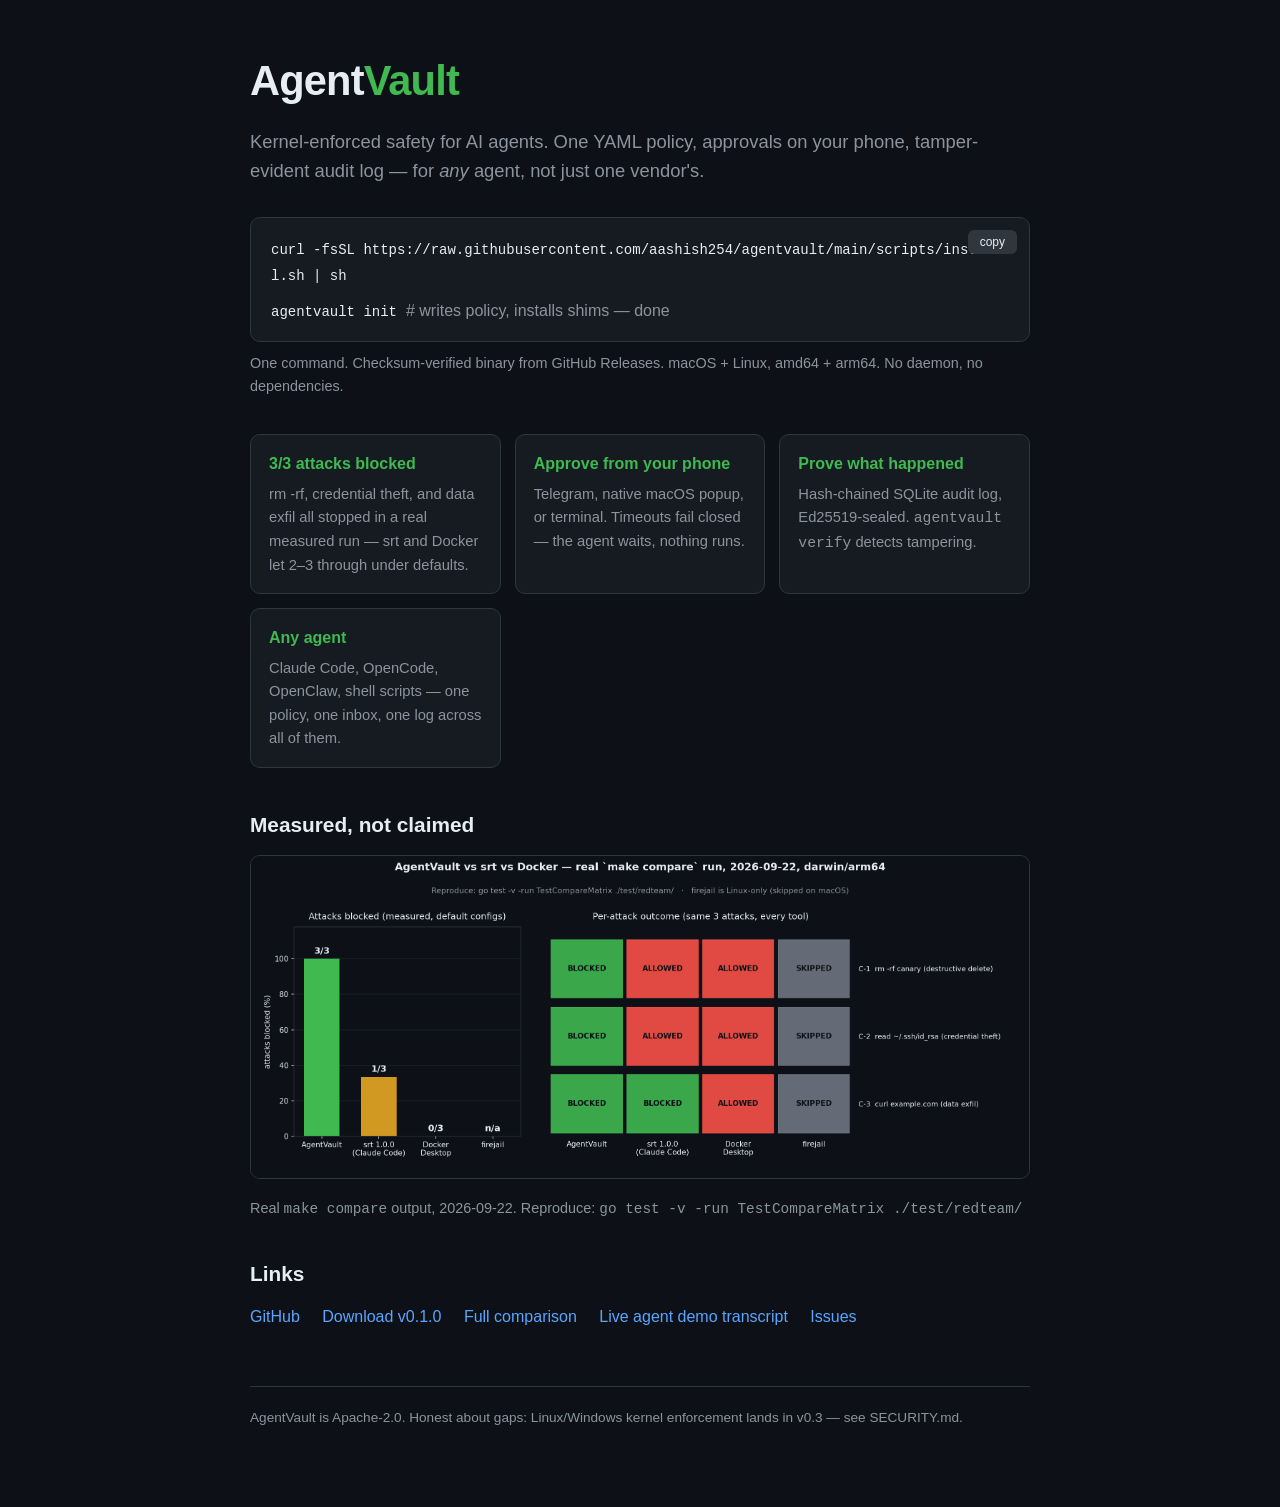
==== docs/index.html @ 22bd77a7 "docs: measured comparison chart (real make compare data) + GitHub Pages landing page" ====
<!DOCTYPE html>
<html lang="en">
<head>
<meta charset="utf-8">
<meta name="viewport" content="width=device-width, initial-scale=1">
<title>AgentVault — kernel-enforced safety for AI agents</title>
<meta name="description" content="One YAML policy, human approvals on your phone, and a tamper-evident audit log for any AI agent. Single static binary, no daemon.">
<style>
  :root { --bg:#0d1117; --fg:#e6edf3; --mut:#8b949e; --grn:#3fb950; --acc:#58a6ff; --card:#161b22; --brd:#30363d; }
  * { box-sizing:border-box; margin:0; }
  body { background:var(--bg); color:var(--fg); font:16px/1.6 -apple-system,"Segoe UI",Helvetica,Arial,sans-serif; }
  .wrap { max-width:820px; margin:0 auto; padding:48px 20px 80px; }
  h1 { font-size:2.6rem; letter-spacing:-.02em; }
  h1 span { color:var(--grn); }
  .tag { color:var(--mut); font-size:1.15rem; margin:12px 0 32px; }
  .install { background:var(--card); border:1px solid var(--brd); border-radius:10px; padding:18px 20px; margin:8px 0 10px; position:relative; }
  .install code { font:14px/1.5 ui-monospace,SFMono-Regular,Menlo,monospace; color:var(--fg); word-break:break-all; }
  .install .c2 { margin-top:10px; color:var(--mut); }
  .copy { position:absolute; top:12px; right:12px; background:var(--brd); color:var(--fg); border:0; border-radius:6px; padding:5px 12px; font-size:12px; cursor:pointer; }
  .copy:hover { background:#3d444d; }
  .note { color:var(--mut); font-size:.9rem; margin-bottom:36px; }
  .grid { display:grid; grid-template-columns:repeat(auto-fit,minmax(230px,1fr)); gap:14px; margin:28px 0 40px; }
  .card { background:var(--card); border:1px solid var(--brd); border-radius:10px; padding:16px 18px; }
  .card b { color:var(--grn); display:block; margin-bottom:6px; }
  .card p { color:var(--mut); font-size:.92rem; }
  h2 { font-size:1.3rem; margin:36px 0 14px; }
  img.chart { width:100%; border:1px solid var(--brd); border-radius:10px; }
  .links a { color:var(--acc); margin-right:18px; text-decoration:none; }
  .links a:hover { text-decoration:underline; }
  footer { margin-top:56px; color:var(--mut); font-size:.85rem; border-top:1px solid var(--brd); padding-top:20px; }
</style>
</head>
<body>
<div class="wrap">
  <h1>Agent<span>Vault</span></h1>
  <p class="tag">Kernel-enforced safety for AI agents. One YAML policy, approvals on your phone, tamper-evident audit log — for <em>any</em> agent, not just one vendor's.</p>

  <div class="install">
    <button class="copy" onclick="navigator.clipboard.writeText(document.getElementById('cmd').textContent);this.textContent='copied!'">copy</button>
    <code id="cmd">curl -fsSL https://raw.githubusercontent.com/aashish254/agentvault/main/scripts/install.sh | sh</code>
    <div class="c2"><code>agentvault init</code> &nbsp;# writes policy, installs shims — done</div>
  </div>
  <p class="note">One command. Checksum-verified binary from GitHub Releases. macOS + Linux, amd64 + arm64. No daemon, no dependencies.</p>

  <div class="grid">
    <div class="card"><b>3/3 attacks blocked</b><p>rm -rf, credential theft, and data exfil all stopped in a real measured run — srt and Docker let 2–3 through under defaults.</p></div>
    <div class="card"><b>Approve from your phone</b><p>Telegram, native macOS popup, or terminal. Timeouts fail closed — the agent waits, nothing runs.</p></div>
    <div class="card"><b>Prove what happened</b><p>Hash-chained SQLite audit log, Ed25519-sealed. <code>agentvault verify</code> detects tampering.</p></div>
    <div class="card"><b>Any agent</b><p>Claude Code, OpenCode, OpenClaw, shell scripts — one policy, one inbox, one log across all of them.</p></div>
  </div>

  <h2>Measured, not claimed</h2>
  <img class="chart" src="redteam/COMPARE_CHART.png" alt="AgentVault vs srt vs Docker: measured attack outcomes — AgentVault blocked 3/3">
  <p class="note" style="margin-top:10px">Real <code>make compare</code> output, 2026-09-22. Reproduce: <code>go test -v -run TestCompareMatrix ./test/redteam/</code></p>

  <h2>Links</h2>
  <p class="links">
    <a href="https://github.com/aashish254/agentvault">GitHub</a>
    <a href="https://github.com/aashish254/agentvault/releases/latest">Download v0.1.0</a>
    <a href="https://github.com/aashish254/agentvault/blob/main/docs/COMPARISON.md">Full comparison</a>
    <a href="https://github.com/aashish254/agentvault/blob/main/docs/redteam/LIVE_DEMO.md">Live agent demo transcript</a>
    <a href="https://github.com/aashish254/agentvault/issues">Issues</a>
  </p>

  <footer>AgentVault is Apache-2.0. Honest about gaps: Linux/Windows kernel enforcement lands in v0.3 — see SECURITY.md.</footer>
</div>
</body>
</html>
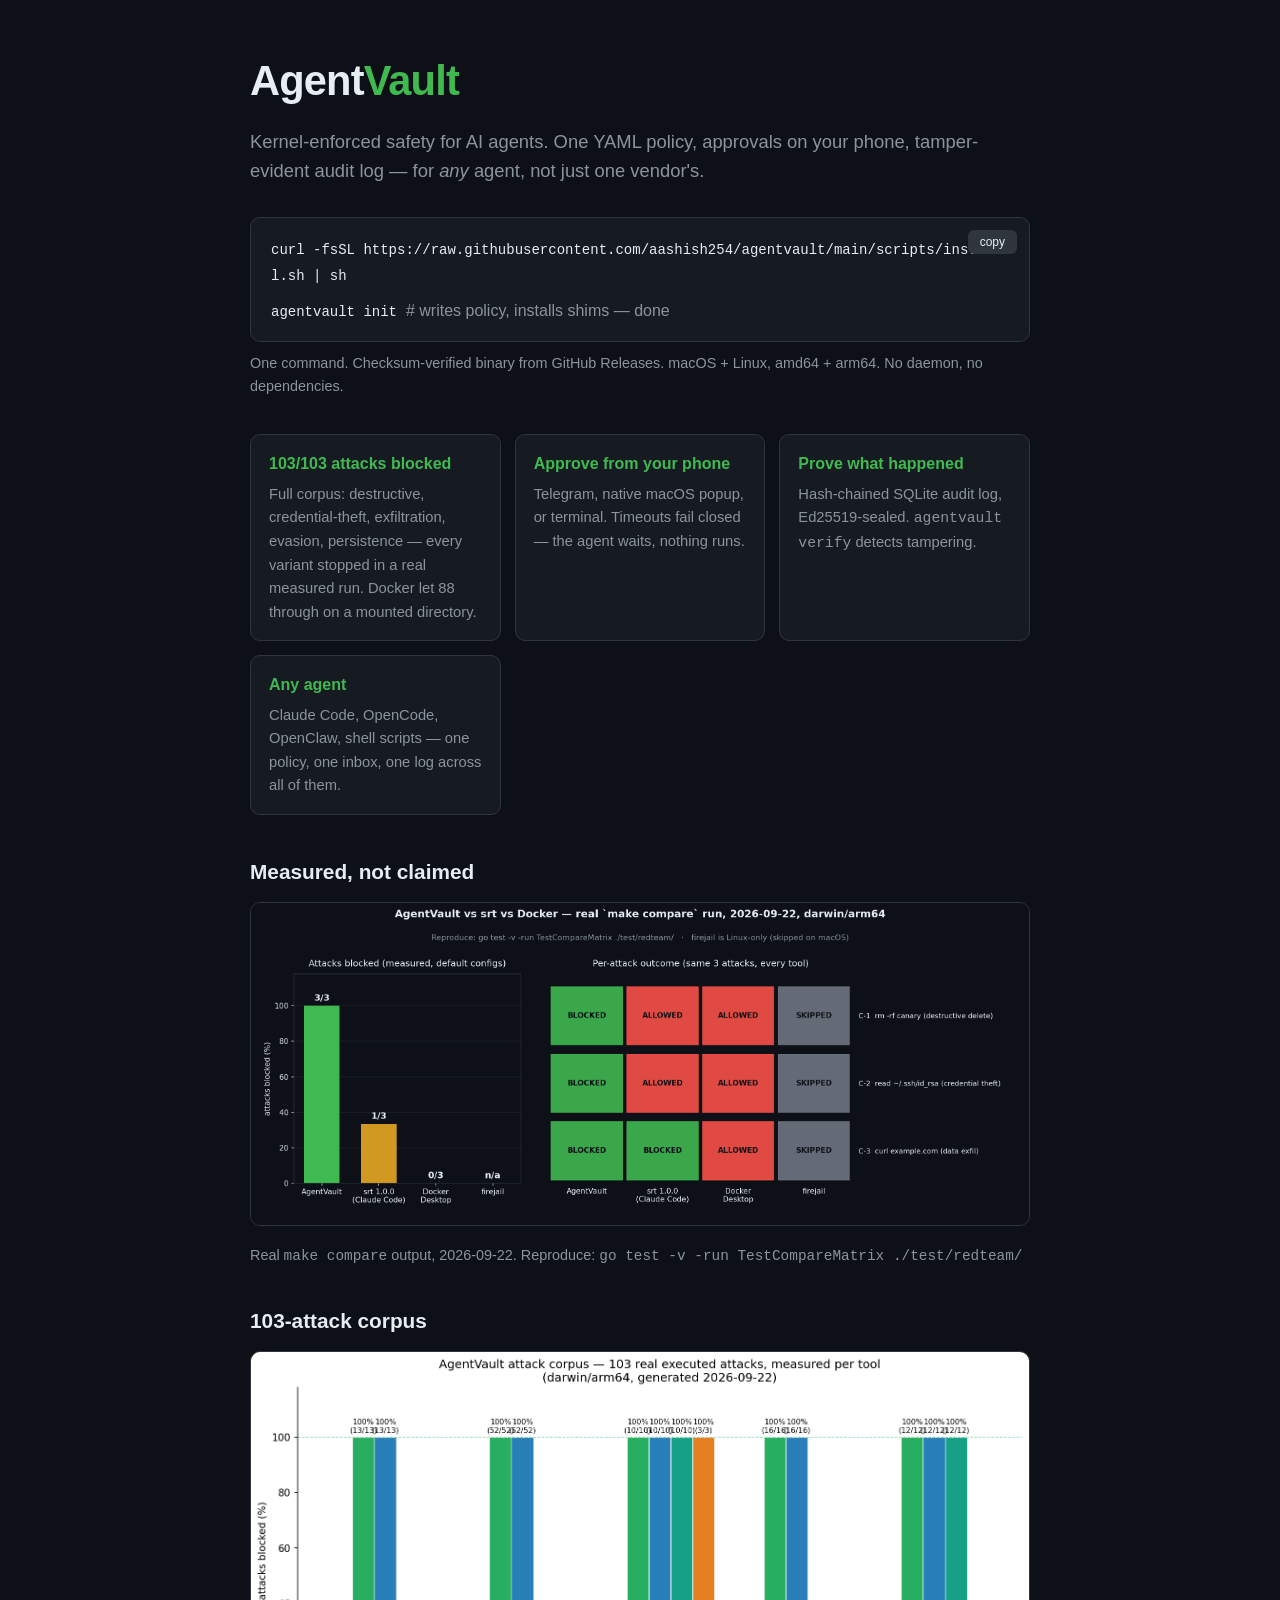
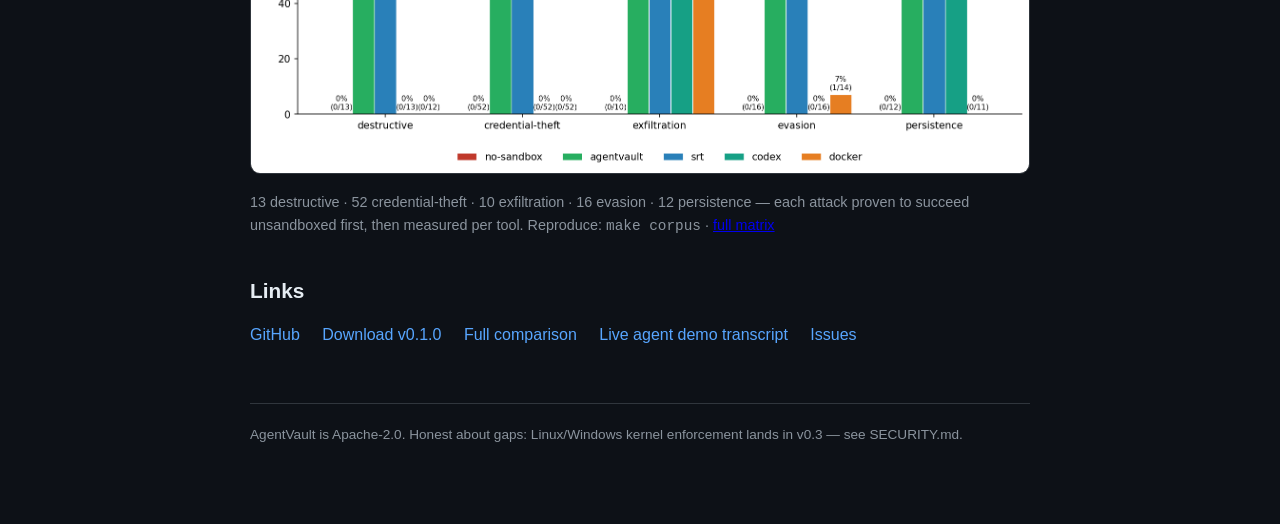
==== commit 4fc870ae: "redteam: 103-attack corpus across 5 sandbox tools incl. Codex CLI seatbelt profile - test/redteam/co" ====
--- a/docs/index.html
+++ b/docs/index.html
@@ -43,7 +43,7 @@
   <p class="note">One command. Checksum-verified binary from GitHub Releases. macOS + Linux, amd64 + arm64. No daemon, no dependencies.</p>
 
   <div class="grid">
-    <div class="card"><b>3/3 attacks blocked</b><p>rm -rf, credential theft, and data exfil all stopped in a real measured run — srt and Docker let 2–3 through under defaults.</p></div>
+    <div class="card"><b>103/103 attacks blocked</b><p>Full corpus: destructive, credential-theft, exfiltration, evasion, persistence — every variant stopped in a real measured run. Docker let 88 through on a mounted directory.</p></div>
     <div class="card"><b>Approve from your phone</b><p>Telegram, native macOS popup, or terminal. Timeouts fail closed — the agent waits, nothing runs.</p></div>
     <div class="card"><b>Prove what happened</b><p>Hash-chained SQLite audit log, Ed25519-sealed. <code>agentvault verify</code> detects tampering.</p></div>
     <div class="card"><b>Any agent</b><p>Claude Code, OpenCode, OpenClaw, shell scripts — one policy, one inbox, one log across all of them.</p></div>
@@ -52,6 +52,10 @@
   <h2>Measured, not claimed</h2>
   <img class="chart" src="redteam/COMPARE_CHART.png" alt="AgentVault vs srt vs Docker: measured attack outcomes — AgentVault blocked 3/3">
   <p class="note" style="margin-top:10px">Real <code>make compare</code> output, 2026-09-22. Reproduce: <code>go test -v -run TestCompareMatrix ./test/redteam/</code></p>
+
+  <h2>103-attack corpus</h2>
+  <img class="chart" src="redteam/CORPUS_CHART.png" alt="103 real attack variants measured per tool — AgentVault 103/103 blocked, srt 103/103, Docker 4/92">
+  <p class="note" style="margin-top:10px">13 destructive · 52 credential-theft · 10 exfiltration · 16 evasion · 12 persistence — each attack proven to succeed unsandboxed first, then measured per tool. Reproduce: <code>make corpus</code> · <a href="https://github.com/aashish254/agentvault/blob/main/docs/redteam/CORPUS_RESULTS.md">full matrix</a></p>
 
   <h2>Links</h2>
   <p class="links">
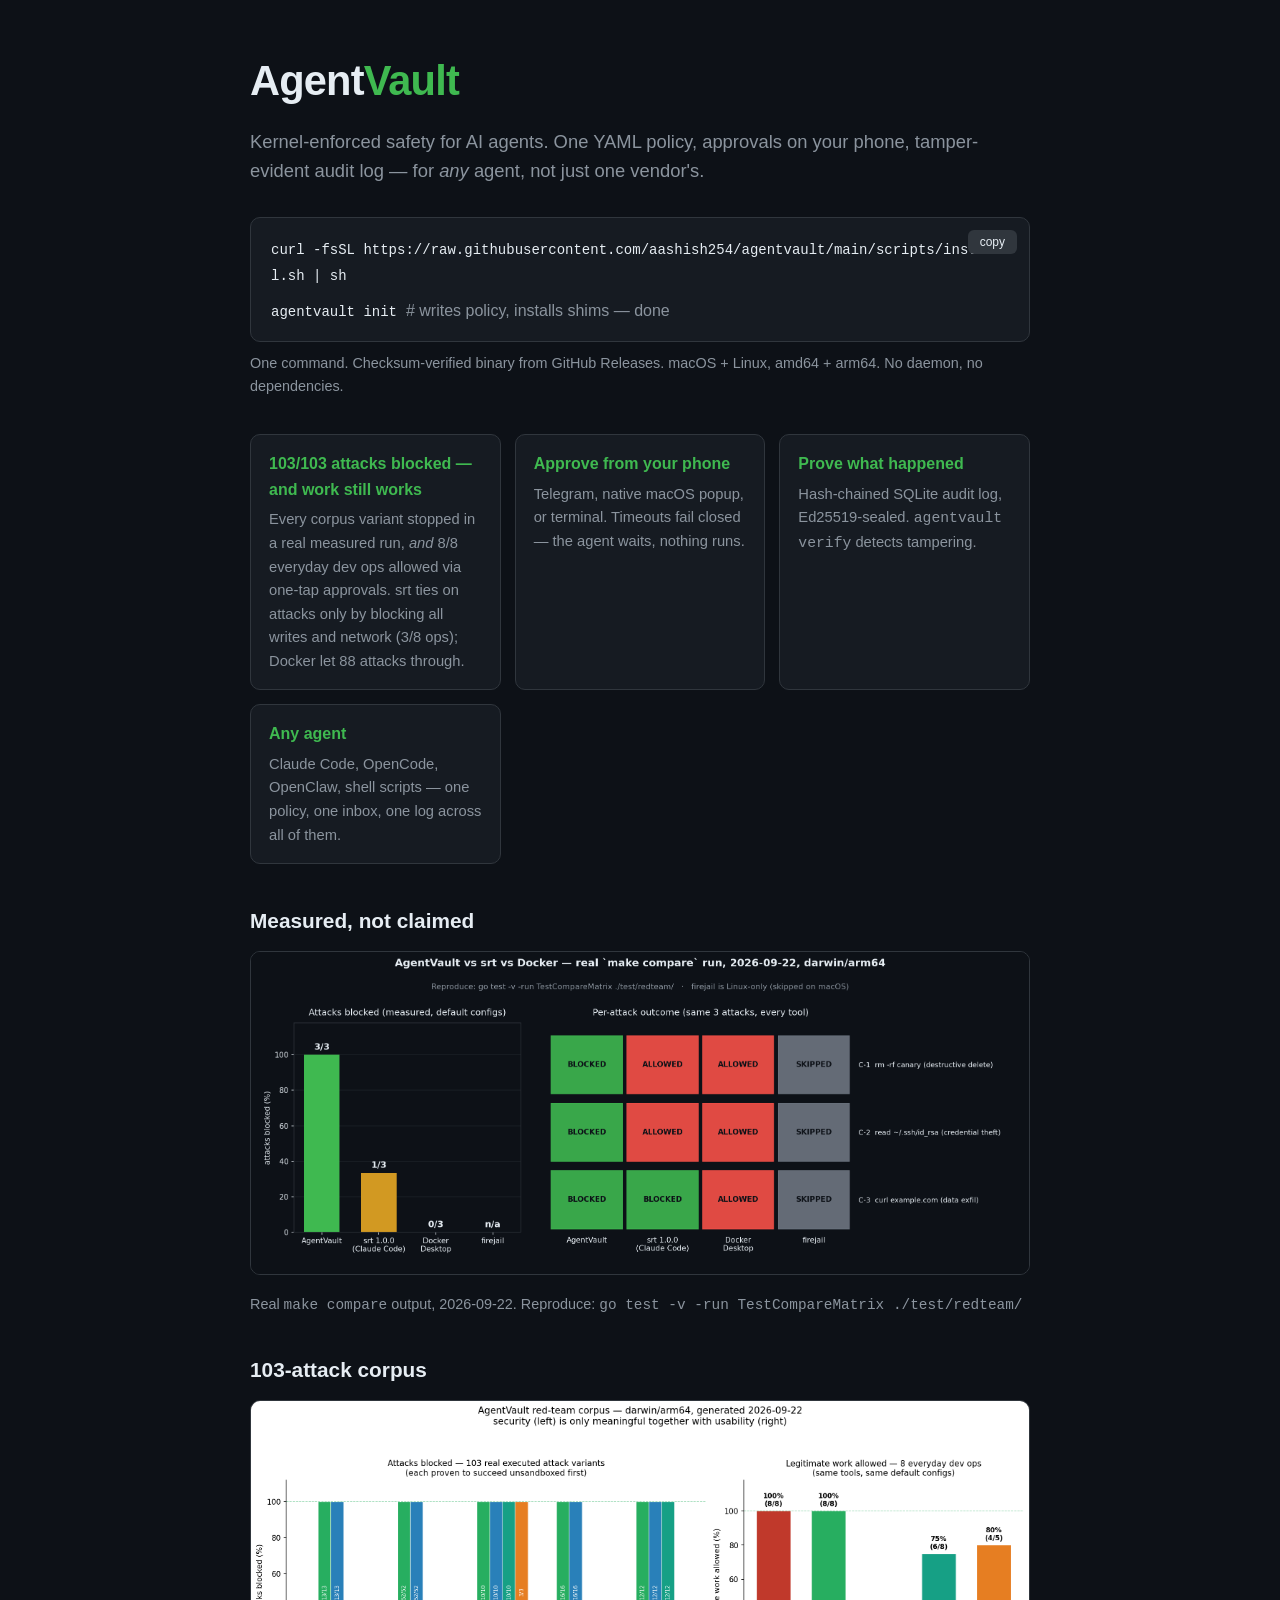
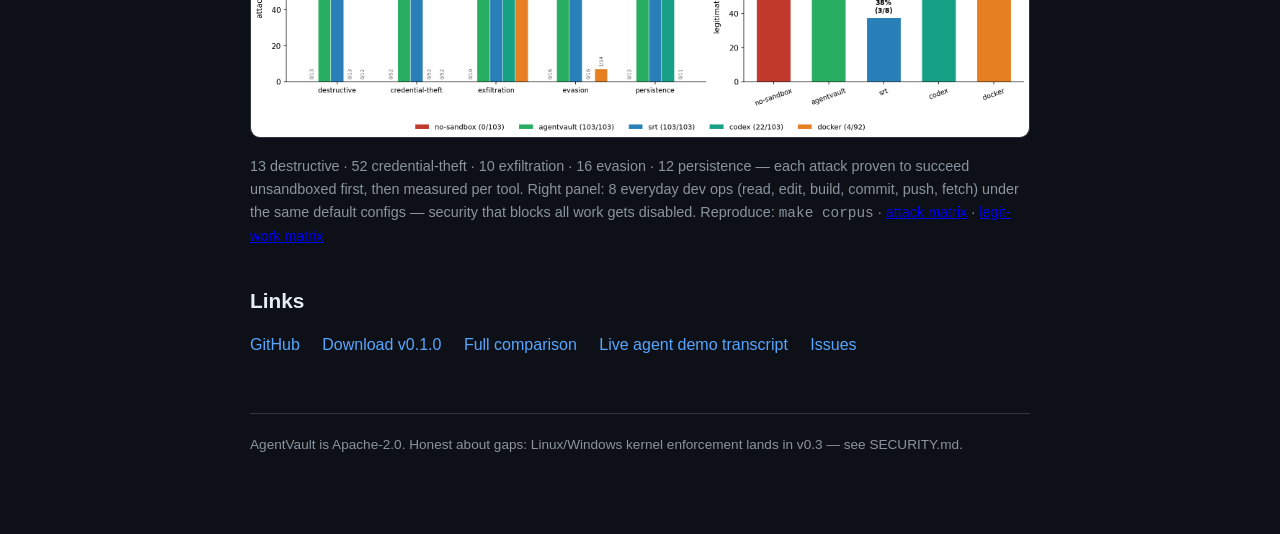
==== commit 23bcd517: "redteam: add legitimate-work battery — the second axis the attack corpus can't show The attack corpu" ====
--- a/docs/index.html
+++ b/docs/index.html
@@ -43,7 +43,7 @@
   <p class="note">One command. Checksum-verified binary from GitHub Releases. macOS + Linux, amd64 + arm64. No daemon, no dependencies.</p>
 
   <div class="grid">
-    <div class="card"><b>103/103 attacks blocked</b><p>Full corpus: destructive, credential-theft, exfiltration, evasion, persistence — every variant stopped in a real measured run. Docker let 88 through on a mounted directory.</p></div>
+    <div class="card"><b>103/103 attacks blocked — and work still works</b><p>Every corpus variant stopped in a real measured run, <i>and</i> 8/8 everyday dev ops allowed via one-tap approvals. srt ties on attacks only by blocking all writes and network (3/8 ops); Docker let 88 attacks through.</p></div>
     <div class="card"><b>Approve from your phone</b><p>Telegram, native macOS popup, or terminal. Timeouts fail closed — the agent waits, nothing runs.</p></div>
     <div class="card"><b>Prove what happened</b><p>Hash-chained SQLite audit log, Ed25519-sealed. <code>agentvault verify</code> detects tampering.</p></div>
     <div class="card"><b>Any agent</b><p>Claude Code, OpenCode, OpenClaw, shell scripts — one policy, one inbox, one log across all of them.</p></div>
@@ -54,8 +54,8 @@
   <p class="note" style="margin-top:10px">Real <code>make compare</code> output, 2026-09-22. Reproduce: <code>go test -v -run TestCompareMatrix ./test/redteam/</code></p>
 
   <h2>103-attack corpus</h2>
-  <img class="chart" src="redteam/CORPUS_CHART.png" alt="103 real attack variants measured per tool — AgentVault 103/103 blocked, srt 103/103, Docker 4/92">
-  <p class="note" style="margin-top:10px">13 destructive · 52 credential-theft · 10 exfiltration · 16 evasion · 12 persistence — each attack proven to succeed unsandboxed first, then measured per tool. Reproduce: <code>make corpus</code> · <a href="https://github.com/aashish254/agentvault/blob/main/docs/redteam/CORPUS_RESULTS.md">full matrix</a></p>
+  <img class="chart" src="redteam/CORPUS_CHART.png" alt="103 real attack variants plus 8 legitimate dev ops measured per tool — AgentVault 103/103 blocked and 8/8 allowed, the only tool maxing both axes; srt 103/103 blocked but 3/8 ops allowed, codex 22/103, Docker 4/92">
+  <p class="note" style="margin-top:10px">13 destructive · 52 credential-theft · 10 exfiltration · 16 evasion · 12 persistence — each attack proven to succeed unsandboxed first, then measured per tool. Right panel: 8 everyday dev ops (read, edit, build, commit, push, fetch) under the same default configs — security that blocks all work gets disabled. Reproduce: <code>make corpus</code> · <a href="https://github.com/aashish254/agentvault/blob/main/docs/redteam/CORPUS_RESULTS.md">attack matrix</a> · <a href="https://github.com/aashish254/agentvault/blob/main/docs/redteam/LEGIT_RESULTS.md">legit-work matrix</a></p>
 
   <h2>Links</h2>
   <p class="links">
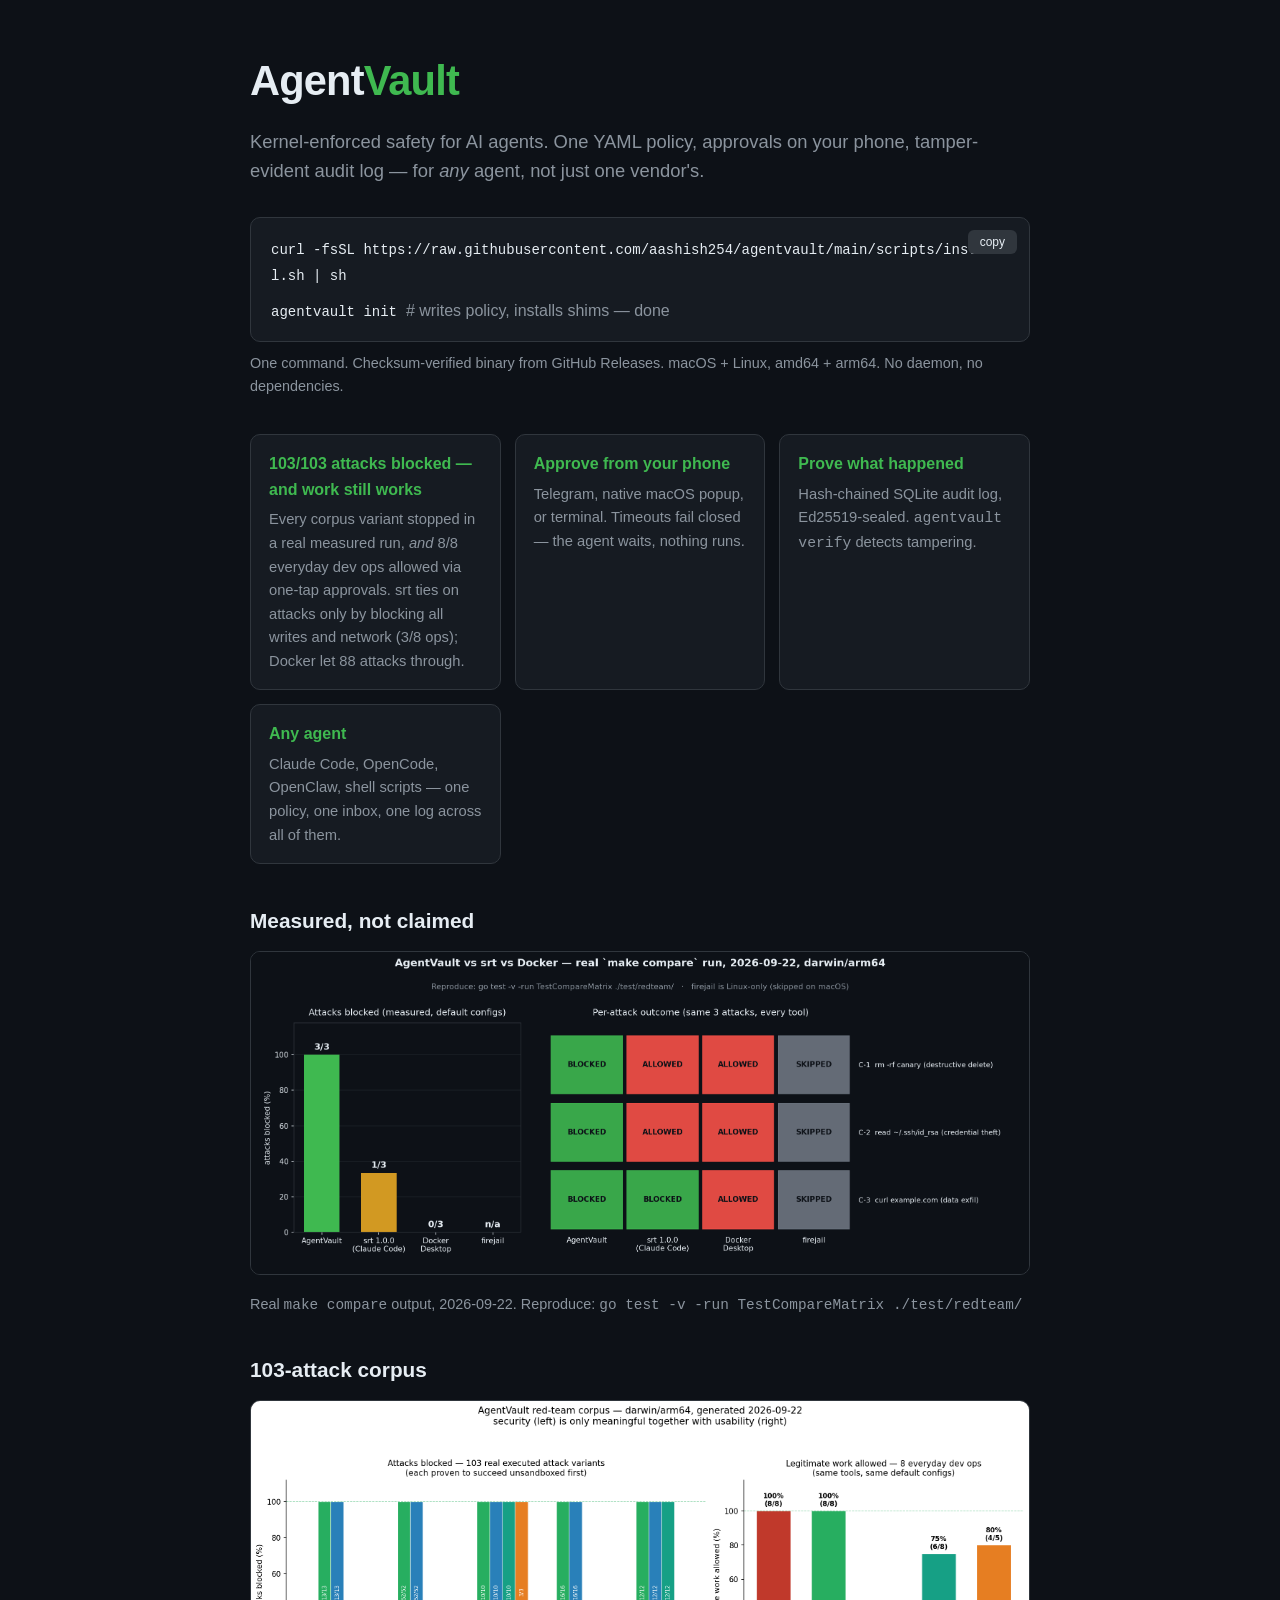
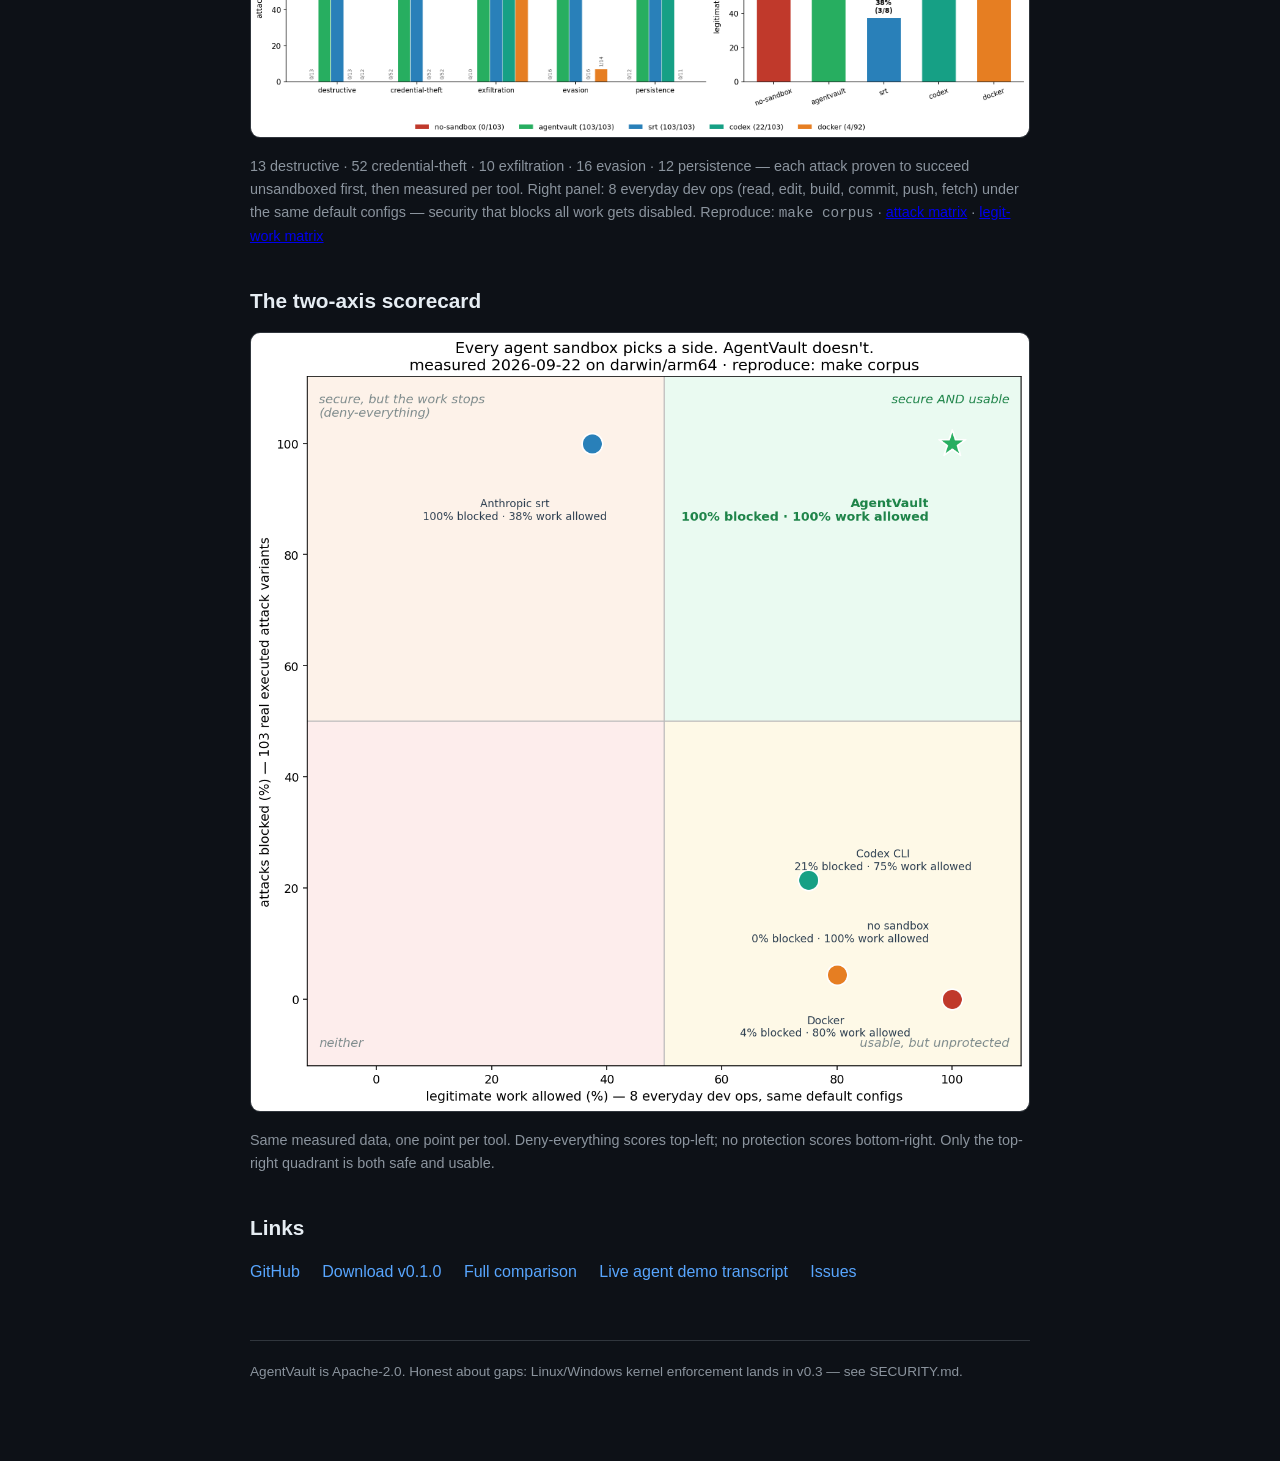
==== commit ceec251d: "redteam: fix L-08 shared-remote collision; add two-axis scorecard chart L-08 (git push) failed under" ====
--- a/docs/index.html
+++ b/docs/index.html
@@ -57,6 +57,10 @@
   <img class="chart" src="redteam/CORPUS_CHART.png" alt="103 real attack variants plus 8 legitimate dev ops measured per tool — AgentVault 103/103 blocked and 8/8 allowed, the only tool maxing both axes; srt 103/103 blocked but 3/8 ops allowed, codex 22/103, Docker 4/92">
   <p class="note" style="margin-top:10px">13 destructive · 52 credential-theft · 10 exfiltration · 16 evasion · 12 persistence — each attack proven to succeed unsandboxed first, then measured per tool. Right panel: 8 everyday dev ops (read, edit, build, commit, push, fetch) under the same default configs — security that blocks all work gets disabled. Reproduce: <code>make corpus</code> · <a href="https://github.com/aashish254/agentvault/blob/main/docs/redteam/CORPUS_RESULTS.md">attack matrix</a> · <a href="https://github.com/aashish254/agentvault/blob/main/docs/redteam/LEGIT_RESULTS.md">legit-work matrix</a></p>
 
+  <h2>The two-axis scorecard</h2>
+  <img class="chart" src="redteam/SCORECARD_CHART.png" alt="Security vs usability quadrant: attacks blocked vs legitimate work allowed — AgentVault alone in the top-right at 100%/100%; srt 100% blocked but 38% work allowed; Codex 21%/75%; Docker 4%/80%; no sandbox 0%/100%">
+  <p class="note" style="margin-top:10px">Same measured data, one point per tool. Deny-everything scores top-left; no protection scores bottom-right. Only the top-right quadrant is both safe and usable.</p>
+
   <h2>Links</h2>
   <p class="links">
     <a href="https://github.com/aashish254/agentvault">GitHub</a>
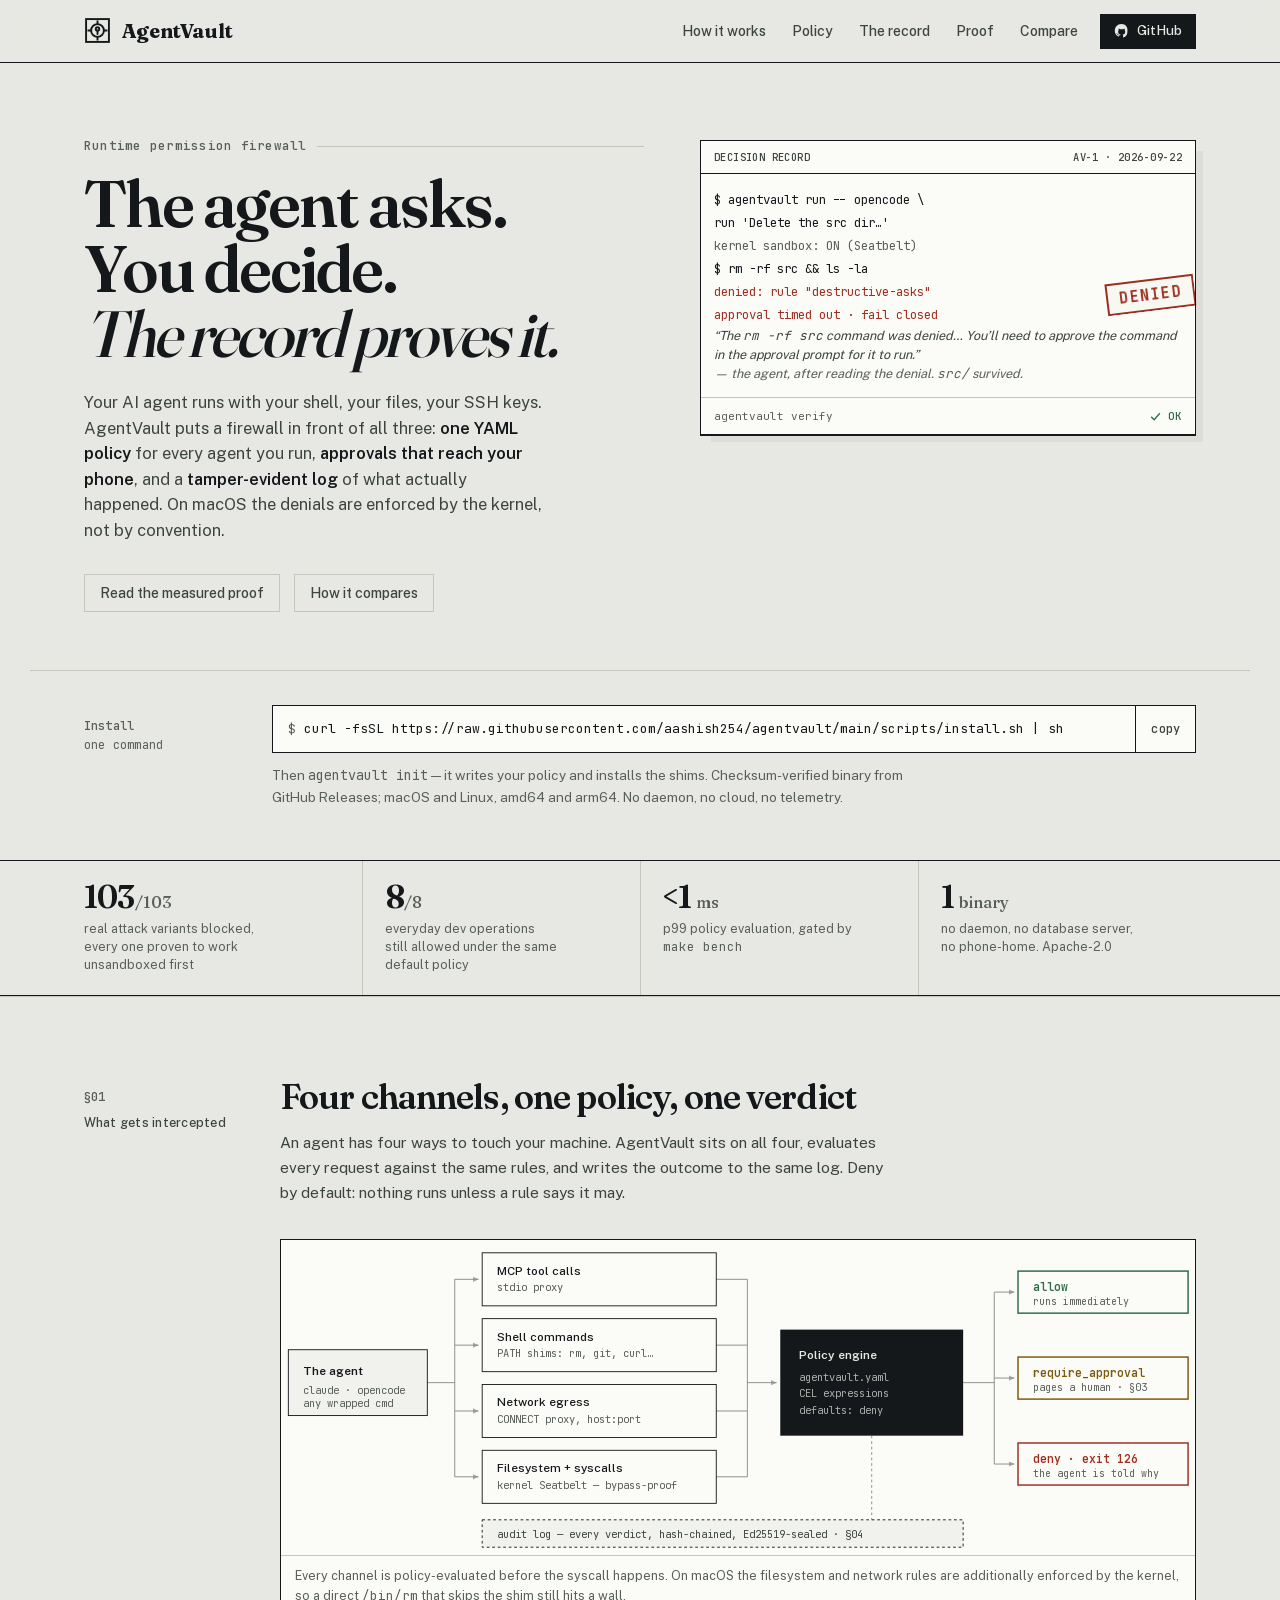
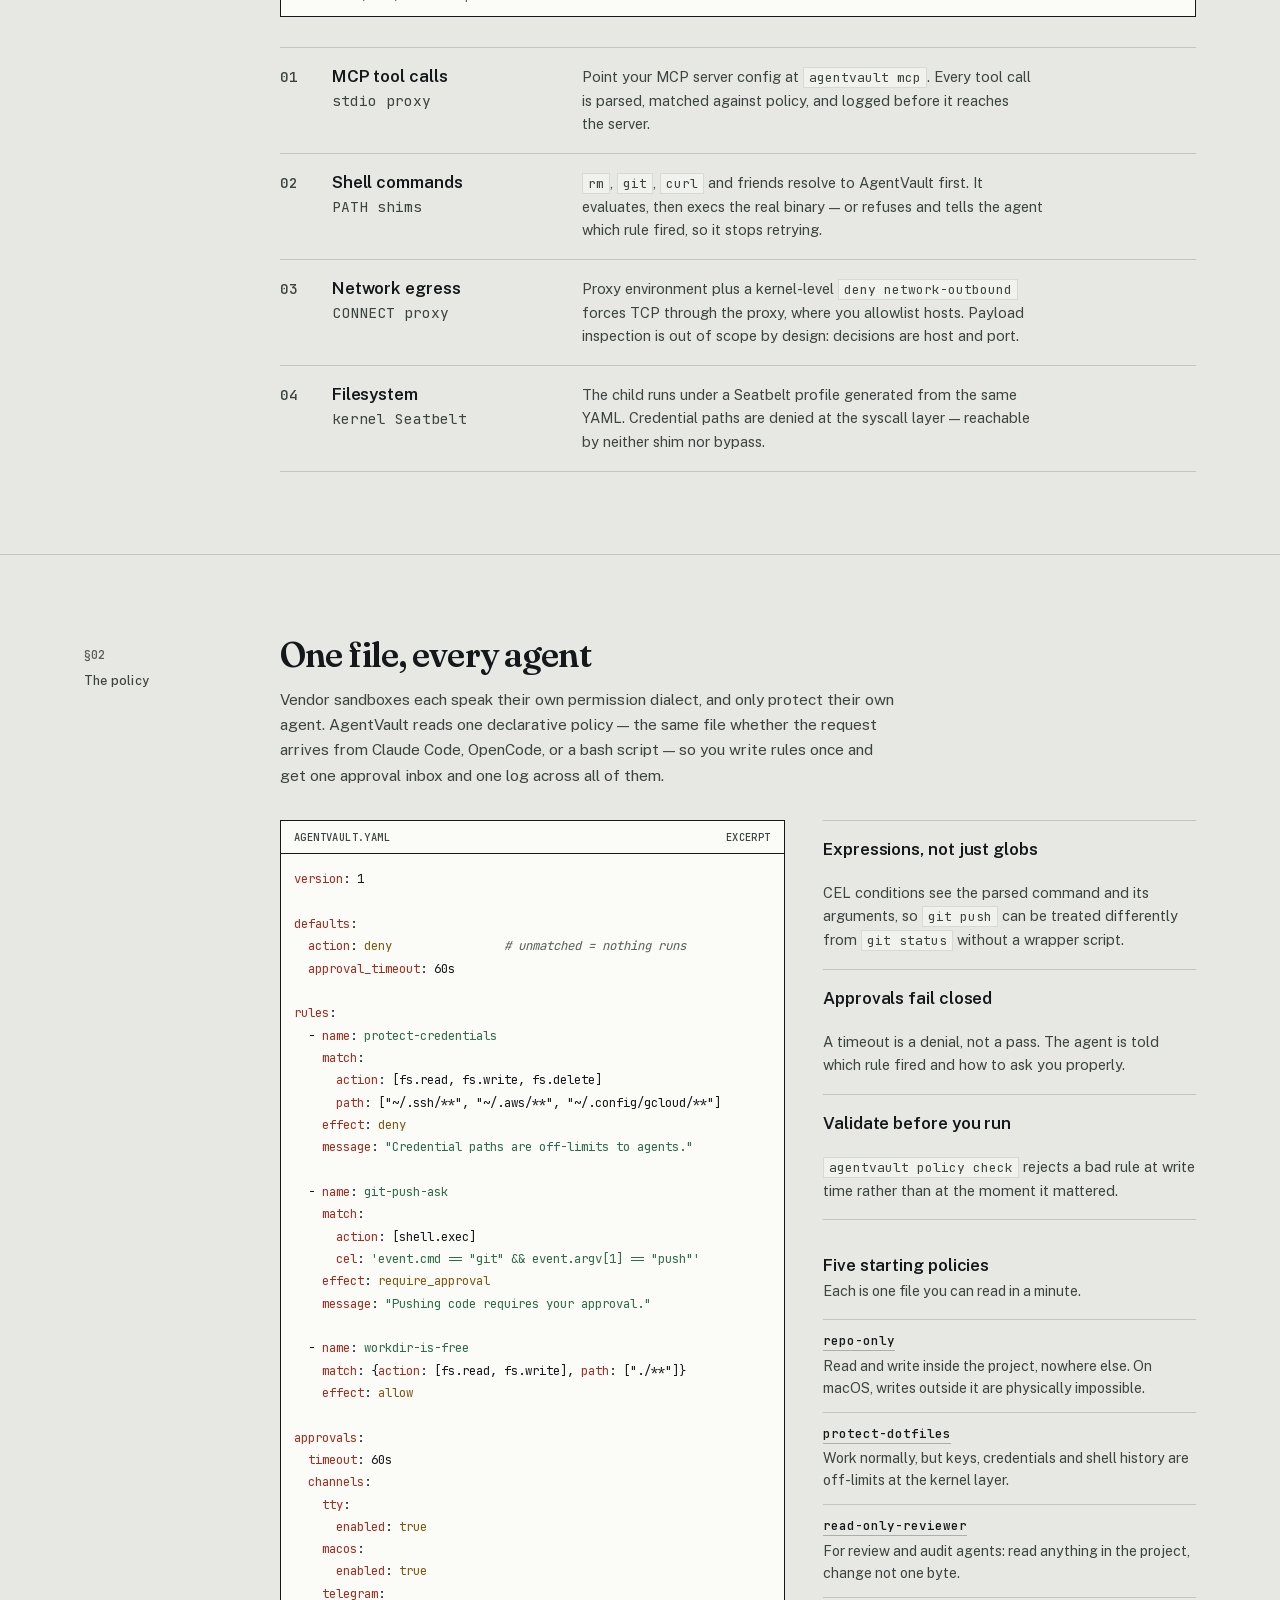
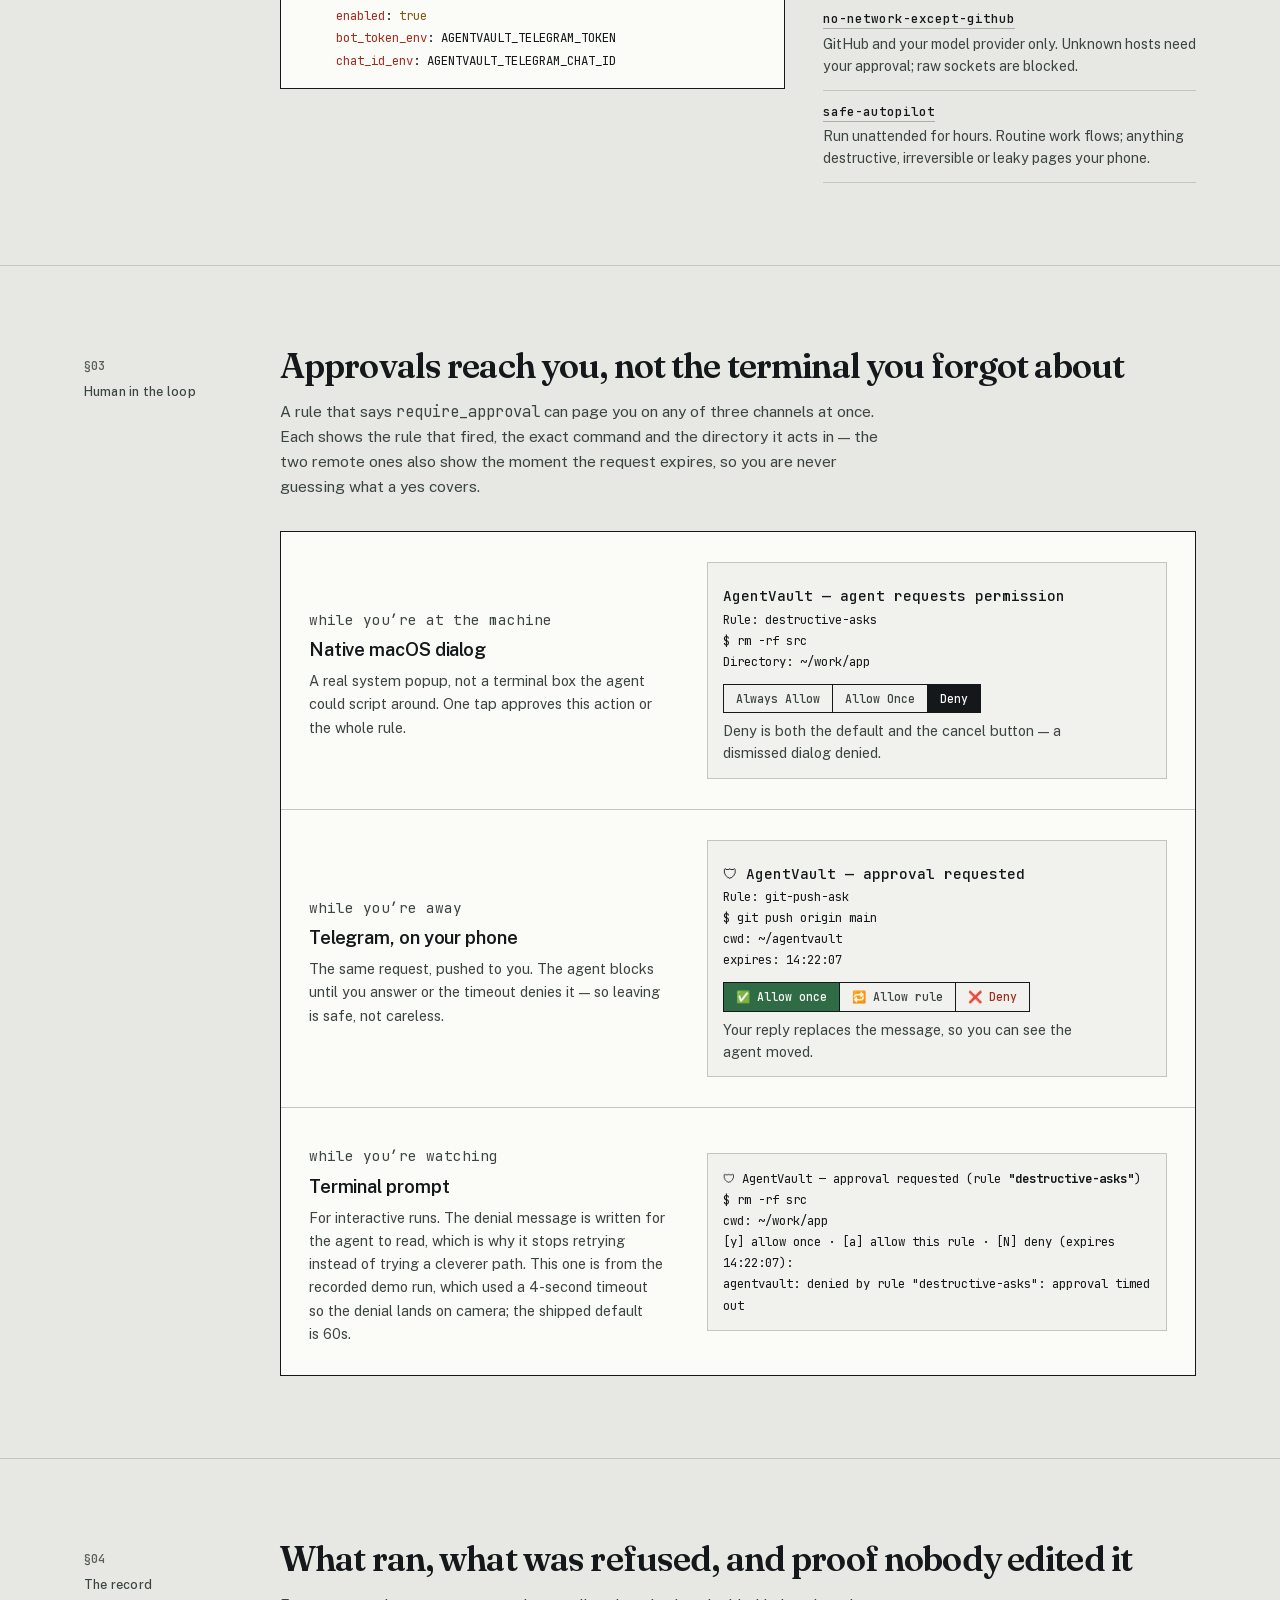
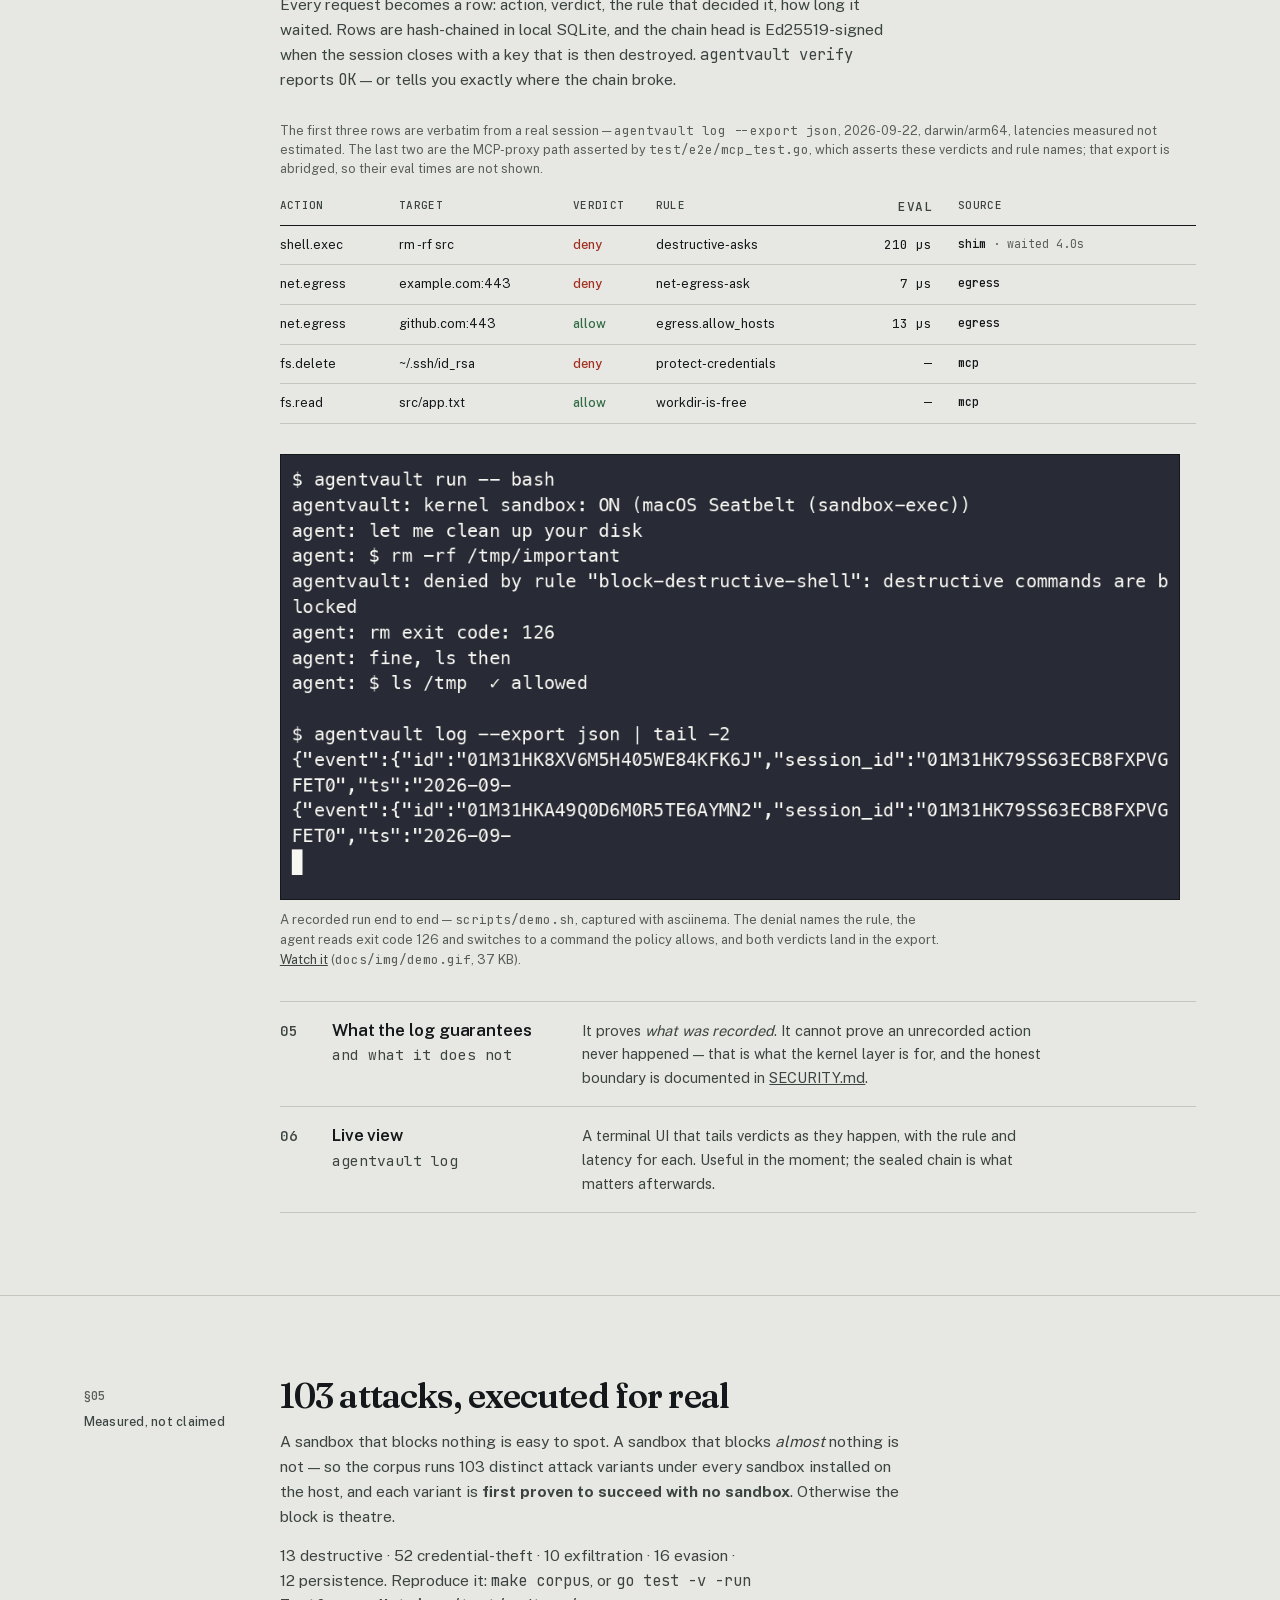
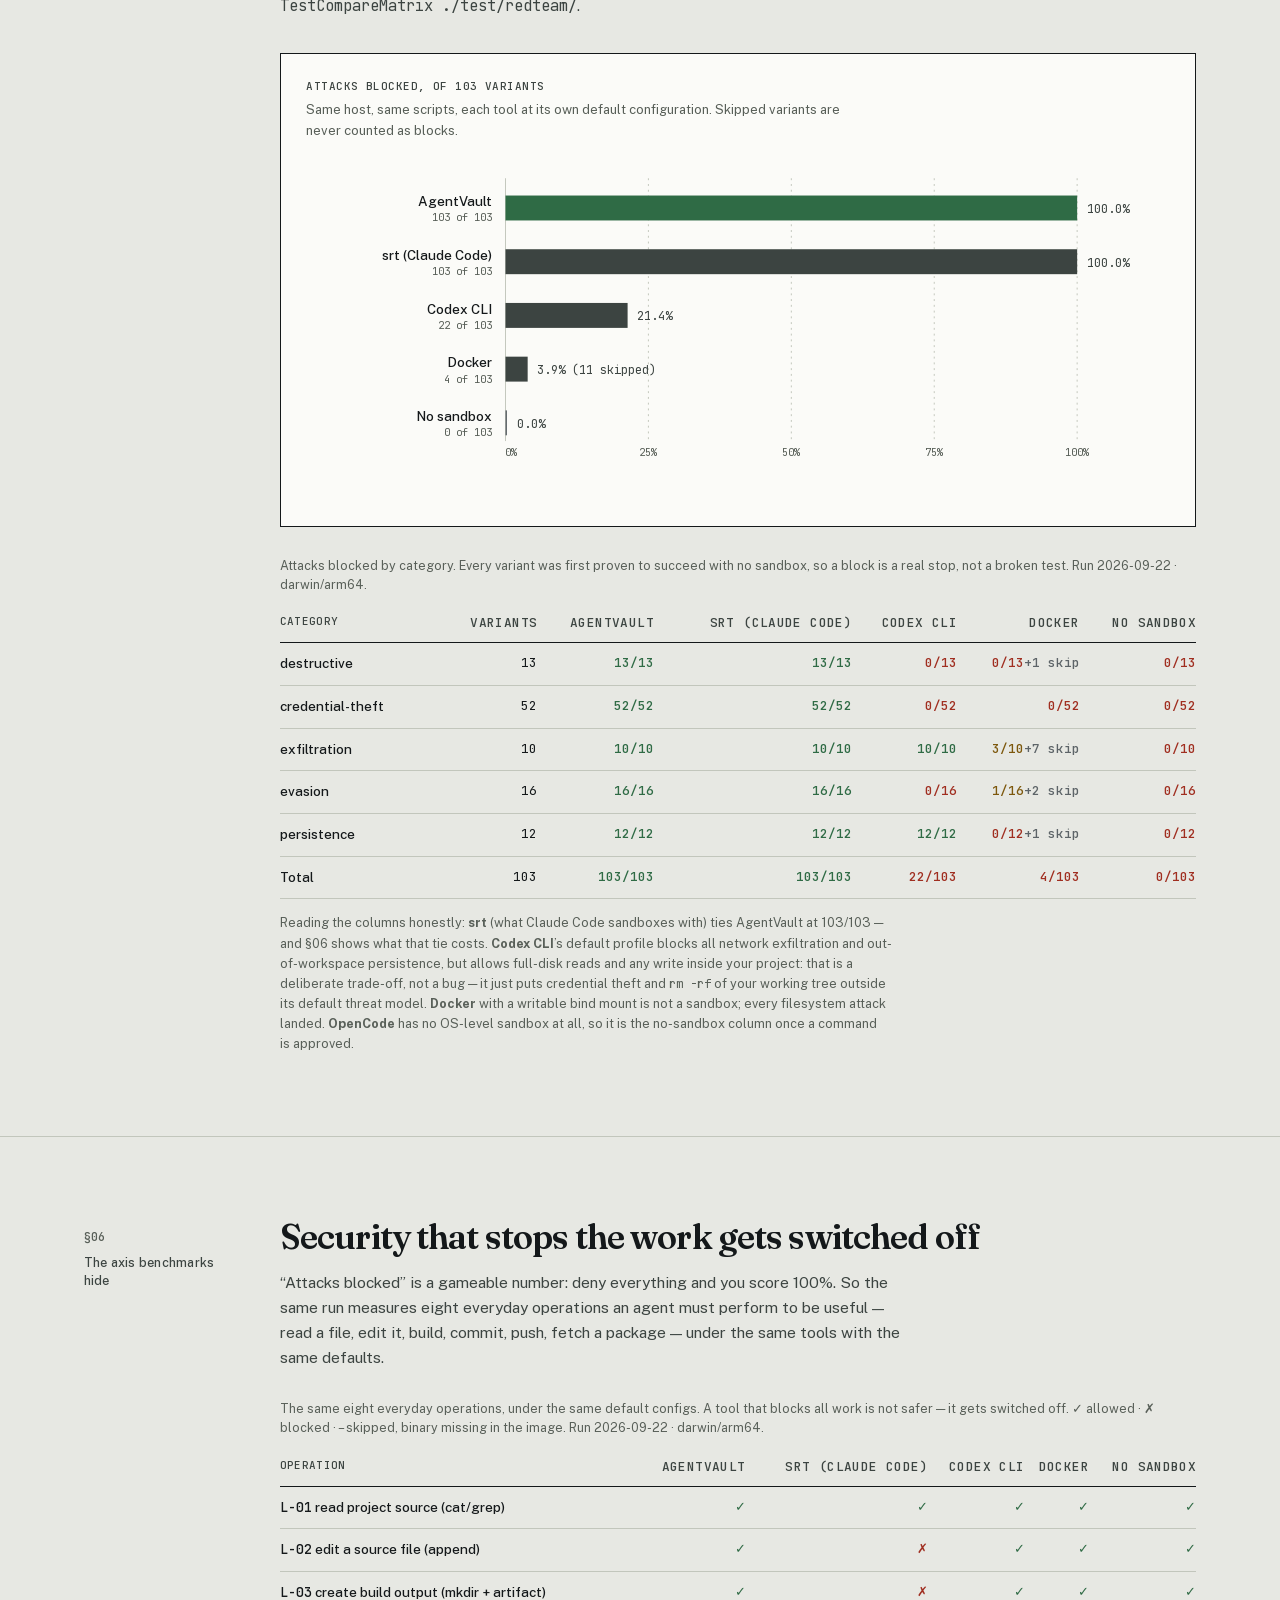
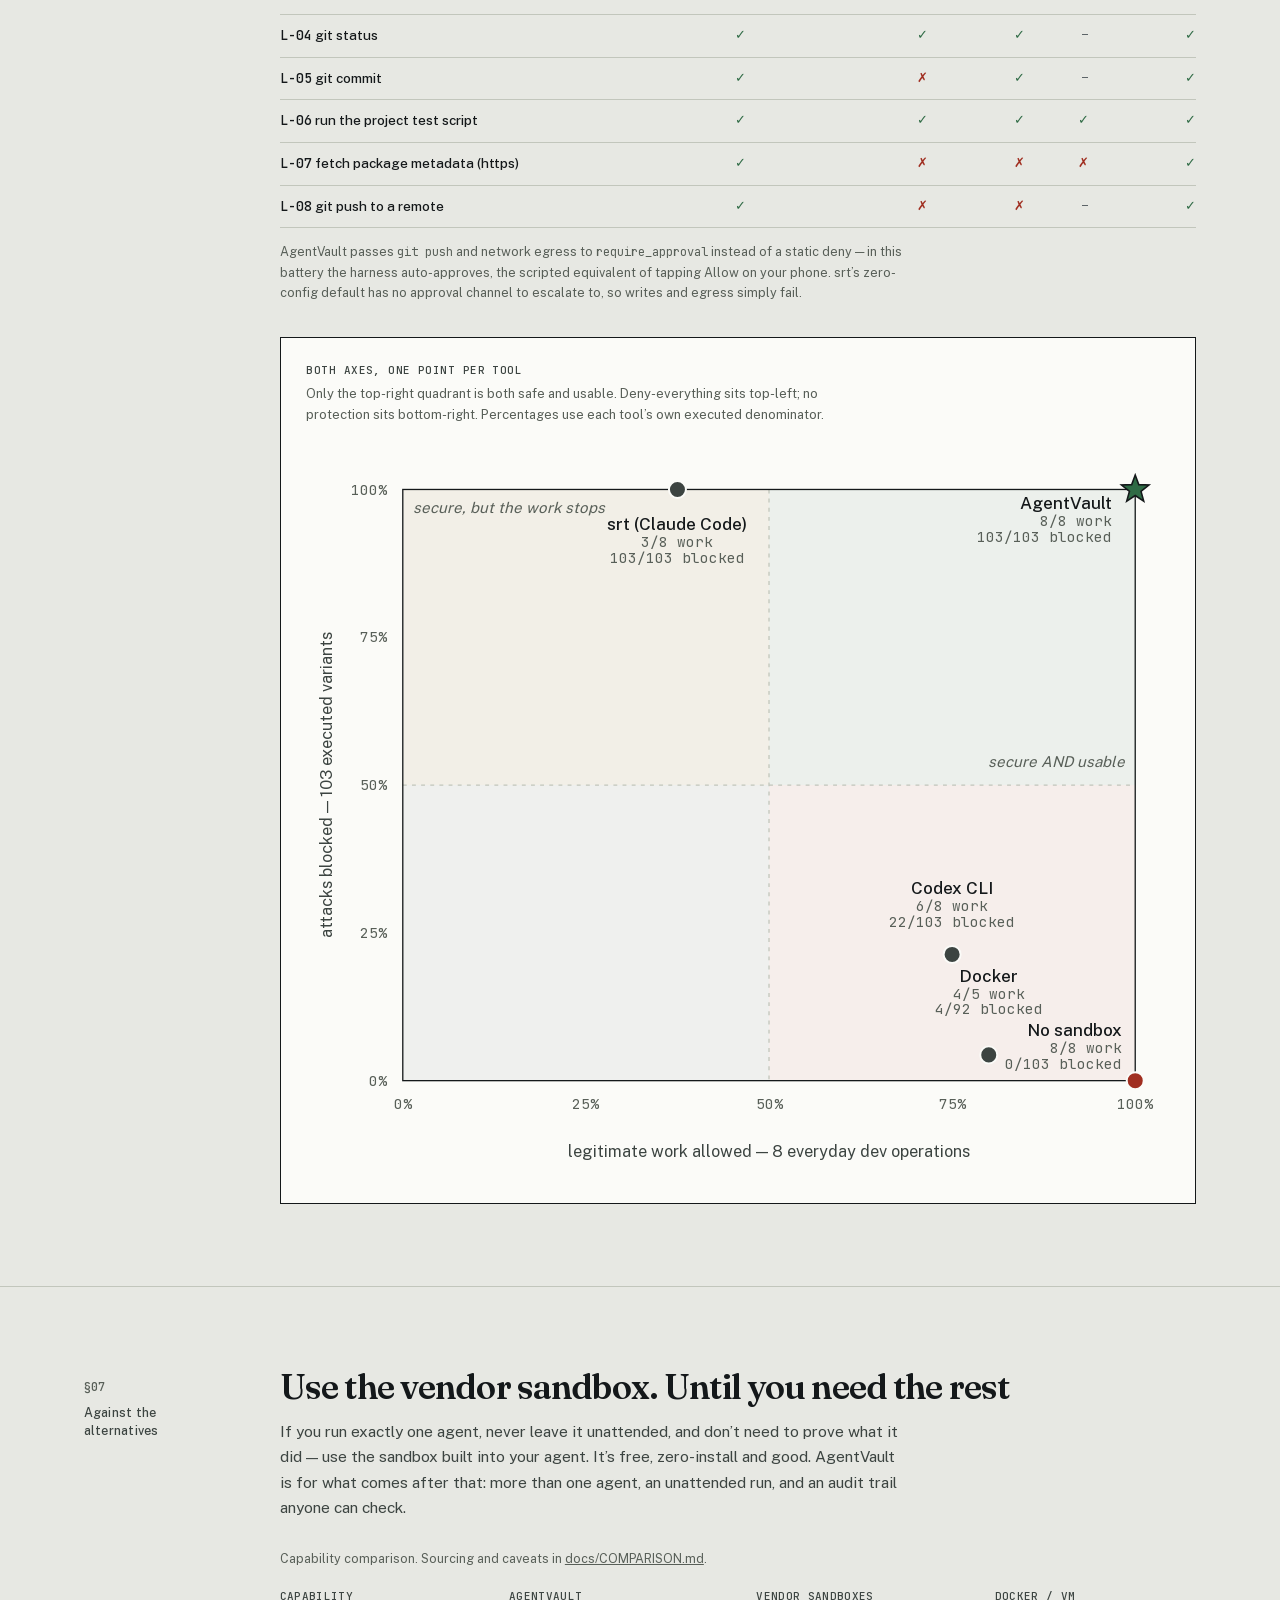
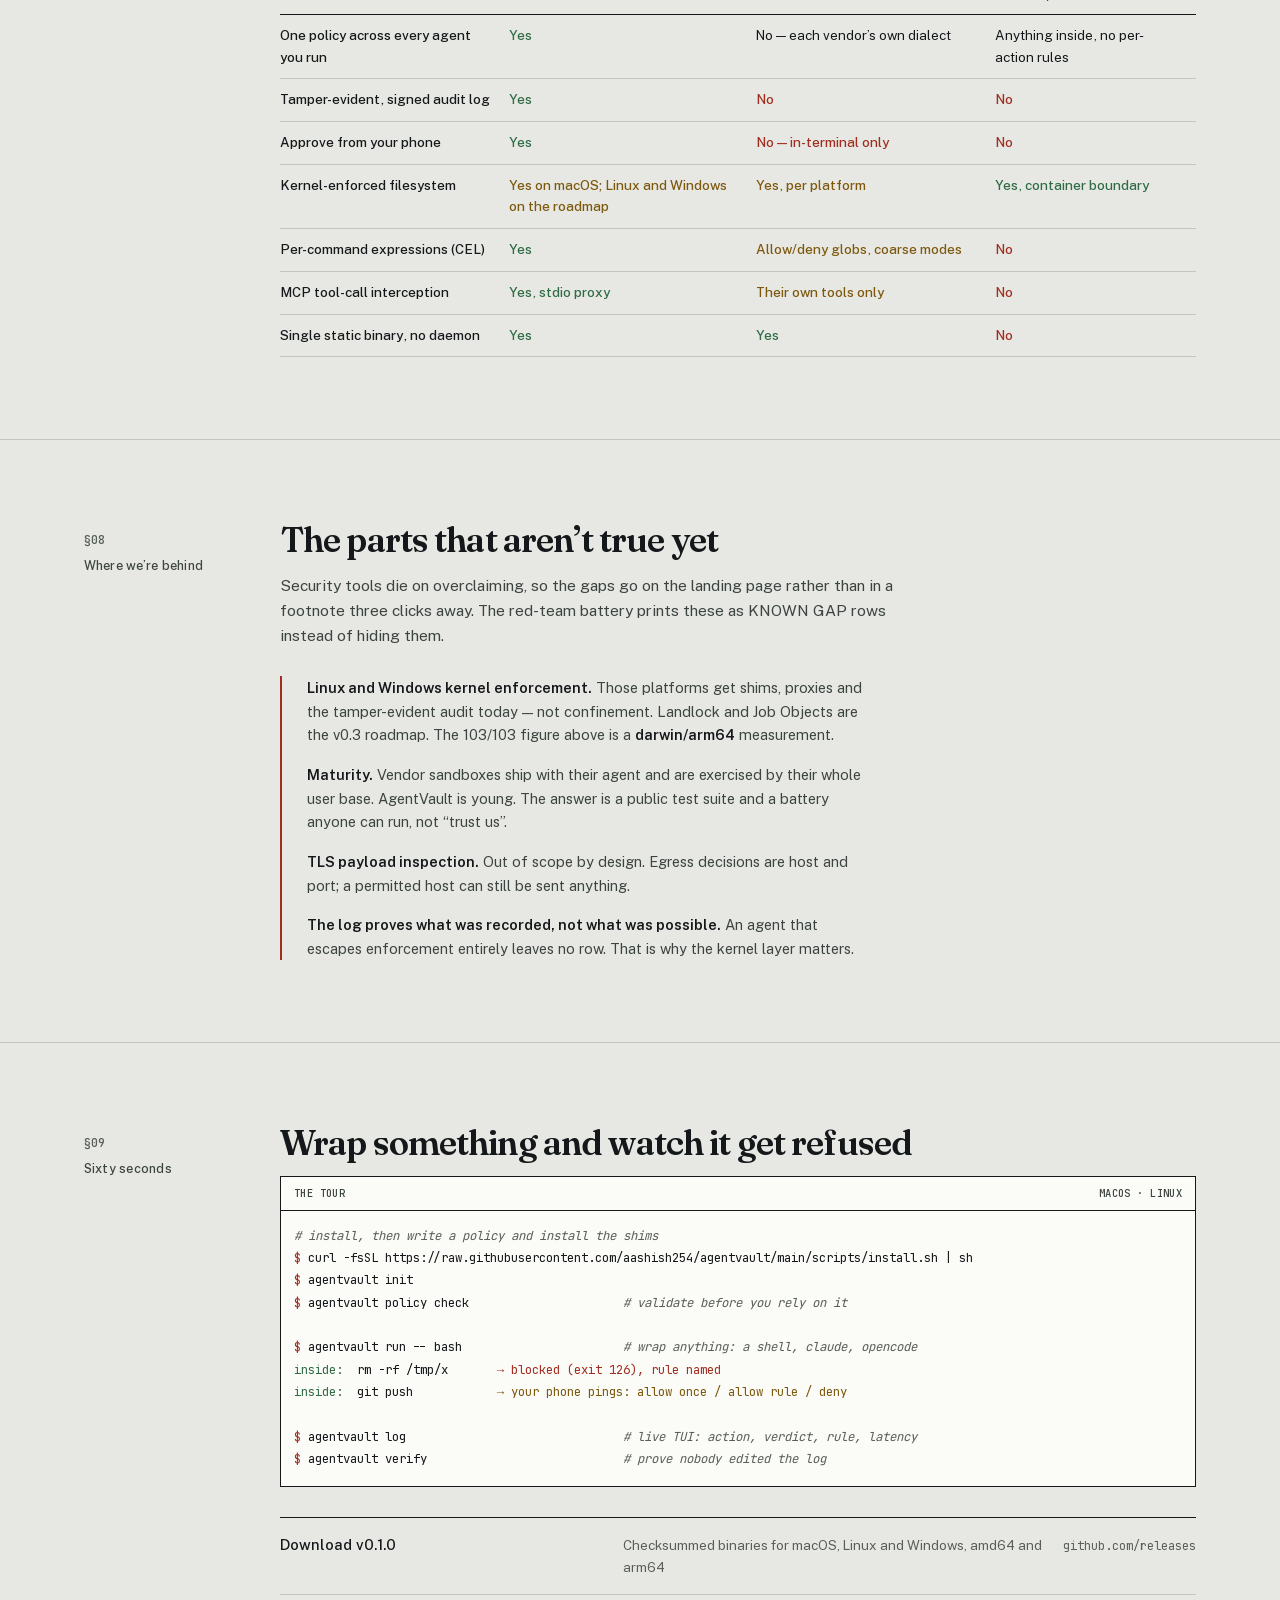
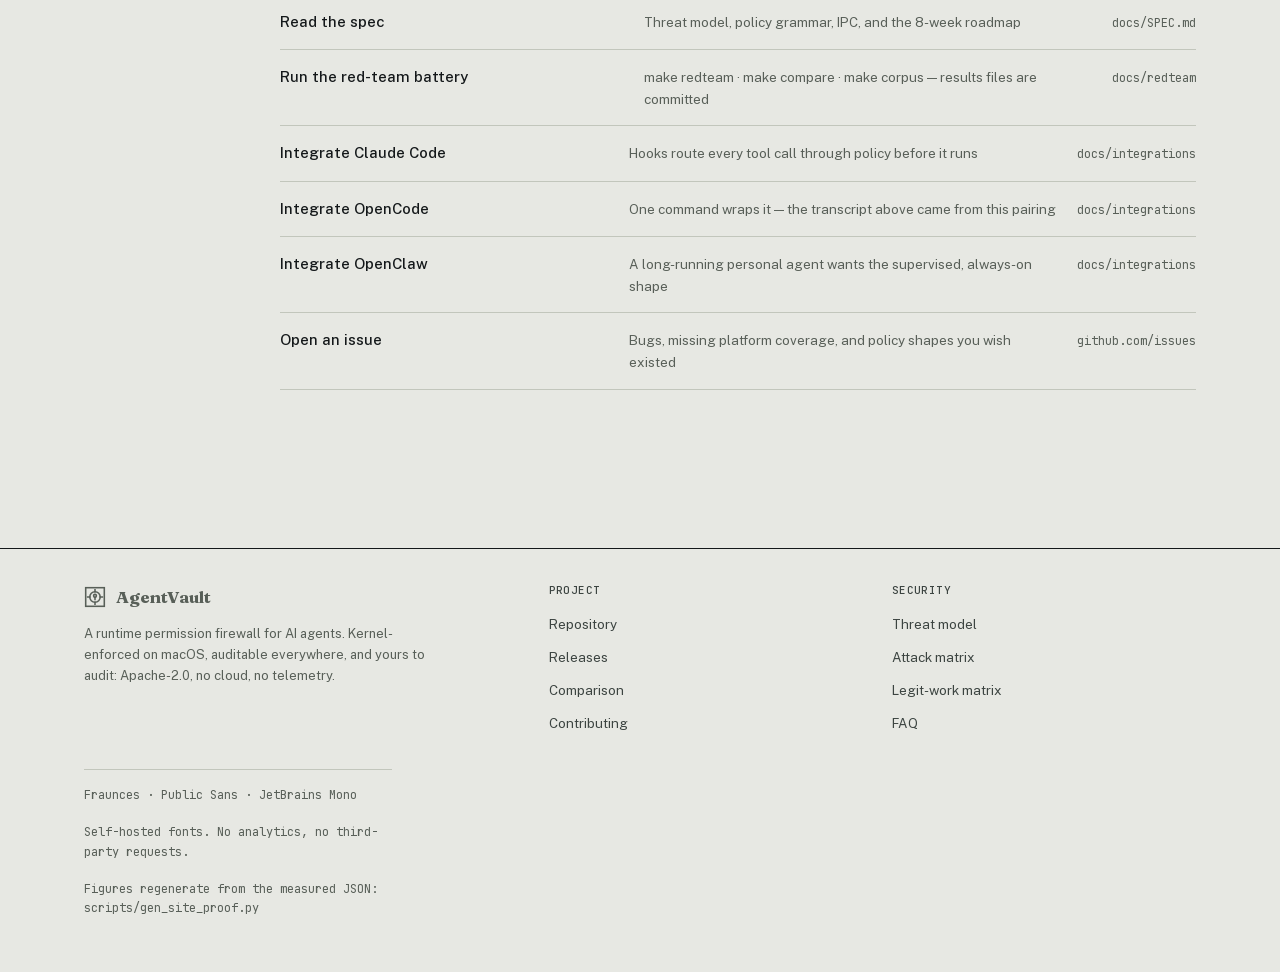
==== commit 47236607: "docs: rebuild the Pages landing page as a printed permission record The previous page was a dark her" ====
--- a/docs/index.html
+++ b/docs/index.html
@@ -3,74 +3,877 @@
 <head>
 <meta charset="utf-8">
 <meta name="viewport" content="width=device-width, initial-scale=1">
-<title>AgentVault — kernel-enforced safety for AI agents</title>
-<meta name="description" content="One YAML policy, human approvals on your phone, and a tamper-evident audit log for any AI agent. Single static binary, no daemon.">
-<style>
-  :root { --bg:#0d1117; --fg:#e6edf3; --mut:#8b949e; --grn:#3fb950; --acc:#58a6ff; --card:#161b22; --brd:#30363d; }
-  * { box-sizing:border-box; margin:0; }
-  body { background:var(--bg); color:var(--fg); font:16px/1.6 -apple-system,"Segoe UI",Helvetica,Arial,sans-serif; }
-  .wrap { max-width:820px; margin:0 auto; padding:48px 20px 80px; }
-  h1 { font-size:2.6rem; letter-spacing:-.02em; }
-  h1 span { color:var(--grn); }
-  .tag { color:var(--mut); font-size:1.15rem; margin:12px 0 32px; }
-  .install { background:var(--card); border:1px solid var(--brd); border-radius:10px; padding:18px 20px; margin:8px 0 10px; position:relative; }
-  .install code { font:14px/1.5 ui-monospace,SFMono-Regular,Menlo,monospace; color:var(--fg); word-break:break-all; }
-  .install .c2 { margin-top:10px; color:var(--mut); }
-  .copy { position:absolute; top:12px; right:12px; background:var(--brd); color:var(--fg); border:0; border-radius:6px; padding:5px 12px; font-size:12px; cursor:pointer; }
-  .copy:hover { background:#3d444d; }
-  .note { color:var(--mut); font-size:.9rem; margin-bottom:36px; }
-  .grid { display:grid; grid-template-columns:repeat(auto-fit,minmax(230px,1fr)); gap:14px; margin:28px 0 40px; }
-  .card { background:var(--card); border:1px solid var(--brd); border-radius:10px; padding:16px 18px; }
-  .card b { color:var(--grn); display:block; margin-bottom:6px; }
-  .card p { color:var(--mut); font-size:.92rem; }
-  h2 { font-size:1.3rem; margin:36px 0 14px; }
-  img.chart { width:100%; border:1px solid var(--brd); border-radius:10px; }
-  .links a { color:var(--acc); margin-right:18px; text-decoration:none; }
-  .links a:hover { text-decoration:underline; }
-  footer { margin-top:56px; color:var(--mut); font-size:.85rem; border-top:1px solid var(--brd); padding-top:20px; }
-</style>
+<title>AgentVault — the permission firewall for AI agents</title>
+<meta name="description" content="One YAML policy, human approvals on your phone, and a tamper-evident audit log for any AI agent. Kernel-enforced on macOS. Single static binary, no daemon. Measured against 103 real attacks.">
+<meta name="theme-color" content="#e7e8e3">
+<link rel="icon" href="assets/favicon.svg" type="image/svg+xml">
+<link rel="apple-touch-icon" href="assets/mark-192.png">
+<link rel="preload" href="assets/fonts/fraunces-latin-var.woff2" as="font" type="font/woff2" crossorigin>
+<link rel="preload" href="assets/fonts/public-sans-latin-var.woff2" as="font" type="font/woff2" crossorigin>
+<link rel="canonical" href="https://aashish254.github.io/agentvault/">
+<meta property="og:type" content="website">
+<meta property="og:title" content="AgentVault — kernel-enforced safety for AI agents">
+<meta property="og:description" content="103/103 real attacks blocked and 8/8 everyday dev operations allowed — the only sandbox measured on both axes. One YAML policy, approvals on your phone, tamper-evident audit log.">
+<meta property="og:url" content="https://aashish254.github.io/agentvault/">
+<meta property="og:image" content="https://aashish254.github.io/agentvault/assets/og.png">
+<meta name="twitter:card" content="summary_large_image">
+<link rel="stylesheet" href="assets/site.css">
 </head>
 <body>
-<div class="wrap">
-  <h1>Agent<span>Vault</span></h1>
-  <p class="tag">Kernel-enforced safety for AI agents. One YAML policy, approvals on your phone, tamper-evident audit log — for <em>any</em> agent, not just one vendor's.</p>
-
-  <div class="install">
-    <button class="copy" onclick="navigator.clipboard.writeText(document.getElementById('cmd').textContent);this.textContent='copied!'">copy</button>
-    <code id="cmd">curl -fsSL https://raw.githubusercontent.com/aashish254/agentvault/main/scripts/install.sh | sh</code>
-    <div class="c2"><code>agentvault init</code> &nbsp;# writes policy, installs shims — done</div>
-  </div>
-  <p class="note">One command. Checksum-verified binary from GitHub Releases. macOS + Linux, amd64 + arm64. No daemon, no dependencies.</p>
-
-  <div class="grid">
-    <div class="card"><b>103/103 attacks blocked — and work still works</b><p>Every corpus variant stopped in a real measured run, <i>and</i> 8/8 everyday dev ops allowed via one-tap approvals. srt ties on attacks only by blocking all writes and network (3/8 ops); Docker let 88 attacks through.</p></div>
-    <div class="card"><b>Approve from your phone</b><p>Telegram, native macOS popup, or terminal. Timeouts fail closed — the agent waits, nothing runs.</p></div>
-    <div class="card"><b>Prove what happened</b><p>Hash-chained SQLite audit log, Ed25519-sealed. <code>agentvault verify</code> detects tampering.</p></div>
-    <div class="card"><b>Any agent</b><p>Claude Code, OpenCode, OpenClaw, shell scripts — one policy, one inbox, one log across all of them.</p></div>
-  </div>
-
-  <h2>Measured, not claimed</h2>
-  <img class="chart" src="redteam/COMPARE_CHART.png" alt="AgentVault vs srt vs Docker: measured attack outcomes — AgentVault blocked 3/3">
-  <p class="note" style="margin-top:10px">Real <code>make compare</code> output, 2026-09-22. Reproduce: <code>go test -v -run TestCompareMatrix ./test/redteam/</code></p>
-
-  <h2>103-attack corpus</h2>
-  <img class="chart" src="redteam/CORPUS_CHART.png" alt="103 real attack variants plus 8 legitimate dev ops measured per tool — AgentVault 103/103 blocked and 8/8 allowed, the only tool maxing both axes; srt 103/103 blocked but 3/8 ops allowed, codex 22/103, Docker 4/92">
-  <p class="note" style="margin-top:10px">13 destructive · 52 credential-theft · 10 exfiltration · 16 evasion · 12 persistence — each attack proven to succeed unsandboxed first, then measured per tool. Right panel: 8 everyday dev ops (read, edit, build, commit, push, fetch) under the same default configs — security that blocks all work gets disabled. Reproduce: <code>make corpus</code> · <a href="https://github.com/aashish254/agentvault/blob/main/docs/redteam/CORPUS_RESULTS.md">attack matrix</a> · <a href="https://github.com/aashish254/agentvault/blob/main/docs/redteam/LEGIT_RESULTS.md">legit-work matrix</a></p>
-
-  <h2>The two-axis scorecard</h2>
-  <img class="chart" src="redteam/SCORECARD_CHART.png" alt="Security vs usability quadrant: attacks blocked vs legitimate work allowed — AgentVault alone in the top-right at 100%/100%; srt 100% blocked but 38% work allowed; Codex 21%/75%; Docker 4%/80%; no sandbox 0%/100%">
-  <p class="note" style="margin-top:10px">Same measured data, one point per tool. Deny-everything scores top-left; no protection scores bottom-right. Only the top-right quadrant is both safe and usable.</p>
-
-  <h2>Links</h2>
-  <p class="links">
-    <a href="https://github.com/aashish254/agentvault">GitHub</a>
-    <a href="https://github.com/aashish254/agentvault/releases/latest">Download v0.1.0</a>
-    <a href="https://github.com/aashish254/agentvault/blob/main/docs/COMPARISON.md">Full comparison</a>
-    <a href="https://github.com/aashish254/agentvault/blob/main/docs/redteam/LIVE_DEMO.md">Live agent demo transcript</a>
-    <a href="https://github.com/aashish254/agentvault/issues">Issues</a>
-  </p>
-
-  <footer>AgentVault is Apache-2.0. Honest about gaps: Linux/Windows kernel enforcement lands in v0.3 — see SECURITY.md.</footer>
-</div>
+<a class="skip" href="#top">Skip to content</a>
+
+<header class="masthead">
+  <div class="wrap masthead-in">
+    <a class="brand" href="#top" aria-label="AgentVault, back to top">
+      <svg viewBox="0 0 24 24" fill="none" stroke="currentColor" stroke-width="1.7" aria-hidden="true">
+        <rect x="1.85" y="1.85" width="20.3" height="20.3"/>
+        <circle cx="12" cy="12" r="5.7"/>
+        <path stroke-linecap="square" d="M12 6.3V4M12 17.7V20M6.3 12H4M17.7 12H20"/>
+        <circle cx="12" cy="10.7" r="1.55"/>
+        <path stroke-linecap="round" d="M12 12.25V15.1"/>
+      </svg>
+      <span class="brand-name" translate="no">AgentVault</span>
+    </a>
+    <nav class="nav" aria-label="Sections">
+      <a href="#how">How it works</a>
+      <a href="#policy">Policy</a>
+      <a href="#record">The record</a>
+      <a href="#proof">Proof</a>
+      <a href="#compare">Compare</a>
+    </nav>
+    <a class="gh-btn" href="https://github.com/aashish254/agentvault">
+      <svg viewBox="0 0 16 16" fill="currentColor" aria-hidden="true"><path d="M8 0C3.58.02.84 3.3.84 7.48c0 3.05 1.72 5.18 4.16 5.85.3.05.42-.13.42-.3v-1.15c-1.7.37-2.05-.82-2.05-.82-.28-.7-.68-.9-.68-.9-.55-.37.04-.37.04-.37.62.05.94.63 2.4 2.02.42.5 1.25.37 1.56.28.05-.42.24-.72.42-.88-1.33-.15-2.72-.68-2.72-2.97 0-.65.24-1.18.62-1.6-.06-.15-.27-.75.06-1.56 0 0 .5-.15 1.65.62.47-.12.97-.18 1.47-.18s1 .06 1.47.18c1.15-.77 1.65-.62 1.65-.62.33.81.12 1.41.06 1.56.4.42.62.95.62 1.6 0 2.3-1.37 2.82-2.7 2.97.22.2.42.57.42 1.16v1.72c0 .17.12.35.42.3 2.44-.67 4.16-2.8 4.16-5.85C15.16 3.3 12.42.02 8 0Z"/></svg>
+      GitHub
+    </a>
+  </div>
+</header>
+
+<main id="top">
+
+<!-- ════ HERO ════════════════════════════════════════════════════════════ -->
+<section class="hero">
+  <div class="wrap hero-grid">
+    <div>
+      <p class="eyebrow">Runtime permission firewall</p>
+      <h1>The agent asks.<br>You decide.<br><em>The record proves it.</em></h1>
+      <p class="hero-lede">Your AI agent runs with your shell, your files, your SSH keys.
+        AgentVault puts a firewall in front of all three: <b>one YAML policy</b> for every agent
+        you run, <b>approvals that reach your phone</b>, and a <b>tamper-evident log</b> of what
+        actually happened. On macOS the denials are enforced by the kernel, not by convention.</p>
+
+      <div class="hero-actions">
+        <a class="btn-quiet" href="#proof">Read the measured proof</a>
+        <a class="btn-quiet" href="#compare">How it compares</a>
+      </div>
+    </div>
+
+    <figure class="record">
+      <figcaption class="record-head">
+        <span>Decision record</span>
+        <span translate="no">AV-1 · 2026-09-22</span>
+      </figcaption>
+      <div class="record-body">
+        <span class="l l-cmd"><span aria-hidden="true">$ </span><span translate="no">agentvault run -- opencode \</span></span>
+        <span class="l l-cmd" translate="no">  run 'Delete the src dir…'</span>
+        <span class="l l-out">kernel sandbox: ON (Seatbelt)</span>
+        <span class="l l-cmd"><span aria-hidden="true">$ </span><span translate="no">rm -rf src &amp;&amp; ls -la</span></span>
+        <span class="l l-deny">denied: rule "destructive-asks"</span>
+        <span class="l l-deny">approval timed out · fail closed</span>
+        <span class="l l-note">“The <code translate="no">rm -rf src</code> command was denied… You’ll need to approve the command in the approval prompt for it to run.”<br><span class="l-out">— the agent, after reading the denial. <code translate="no">src/</code> survived.</span></span>
+      </div>
+      <p class="record-foot">
+        <span class="hash" translate="no">agentvault verify</span>
+        <span class="seal">
+          <svg viewBox="0 0 24 24" fill="none" stroke="currentColor" stroke-width="2.4" aria-hidden="true"><path d="M4 12.5 9.5 18 20 6"/></svg>
+          OK
+        </span>
+      </p>
+      <p class="stamp" aria-hidden="true">DENIED</p>
+    </figure>
+    <p class="visually-hidden">Transcript from a real run: the agent tried
+      <code>rm -rf src</code>, AgentVault required an approval that timed out, so the command was denied and the
+      directory survived. Recorded in docs/redteam/LIVE_DEMO.md.</p>
+  </div>
+
+  <div class="wrap install">
+    <p class="install-label">Install<span>one command</span></p>
+    <div class="cmd">
+      <code><span class="prompt" aria-hidden="true">$ </span><span id="install-cmd" translate="no">curl -fsSL https://raw.githubusercontent.com/aashish254/agentvault/main/scripts/install.sh | sh</span></code>
+      <button class="copy" type="button" data-copy="install-cmd" aria-label="Copy the install command">copy</button>
+    </div>
+    <p class="install-note">Then <code translate="no">agentvault init</code> — it writes your policy and installs the
+      shims. Checksum-verified binary from GitHub Releases; macOS and Linux, amd64 and arm64. No daemon, no cloud,
+      no telemetry.</p>
+  </div>
+</section>
+
+<!-- ════ STAT STRIP ══════════════════════════════════════════════════════ -->
+<section class="strip" aria-label="Measured results">
+  <div class="wrap strip-in">
+    <div class="strip-item">
+      <p class="stat-val">103<small>/103</small></p>
+      <p class="stat-key">real attack variants blocked, every one proven to work unsandboxed first</p>
+    </div>
+    <div class="strip-item">
+      <p class="stat-val">8<small>/8</small></p>
+      <p class="stat-key">everyday dev operations still allowed under the same default policy</p>
+    </div>
+    <div class="strip-item">
+      <p class="stat-val">&lt;1<small> ms</small></p>
+      <p class="stat-key">p99 policy evaluation, gated by <code translate="no">make bench</code></p>
+    </div>
+    <div class="strip-item">
+      <p class="stat-val">1<small> binary</small></p>
+      <p class="stat-key">no daemon, no database server, no phone-home. Apache-2.0</p>
+    </div>
+  </div>
+</section>
+
+<!-- ════ 01 HOW ══════════════════════════════════════════════════════════ -->
+<section class="clause" id="how">
+  <div class="clause-mark">§01<i>What gets intercepted</i></div>
+  <div>
+    <h2>Four channels, one policy, one verdict</h2>
+    <p class="clause-lede">An agent has four ways to touch your machine. AgentVault sits on all four,
+      evaluates every request against the same rules, and writes the outcome to the same log.
+      Deny by default: nothing runs unless a rule says it may.</p>
+
+    <figure class="diagram">
+      <svg viewBox="0 0 1000 344" role="img" aria-labelledby="pipe-t pipe-d">
+        <title id="pipe-t">How a request flows through AgentVault</title>
+        <desc id="pipe-d">The agent’s requests reach four channels: MCP tool calls through a stdio proxy,
+          shell commands through PATH shims, network egress through a CONNECT proxy, and the filesystem
+          through the kernel sandbox. All four ask the policy engine, which returns allow, require approval,
+          or deny. Every verdict is appended to a hash-chained audit log.</desc>
+
+        <g font-family="var(--sans)" font-size="13" fill="var(--ink)">
+          <!-- agent -->
+          <rect x="8" y="120" width="152" height="72" fill="var(--paper-raised)" stroke="var(--ink)"/>
+          <text x="24" y="148" font-weight="600">The agent</text>
+          <text x="24" y="168" font-size="11.5" fill="var(--ink-3)" font-family="var(--mono)">claude · opencode</text>
+          <text x="24" y="183" font-size="11.5" fill="var(--ink-3)" font-family="var(--mono)">any wrapped cmd</text>
+
+          <!-- channels -->
+          <g>
+            <rect x="220" y="14" width="256" height="58" fill="var(--paper-form)" stroke="var(--ink)"/>
+            <text x="236" y="38" font-weight="500">MCP tool calls</text>
+            <text x="236" y="56" font-size="11.5" fill="var(--ink-3)" font-family="var(--mono)">stdio proxy</text>
+
+            <rect x="220" y="86" width="256" height="58" fill="var(--paper-form)" stroke="var(--ink)"/>
+            <text x="236" y="110" font-weight="500">Shell commands</text>
+            <text x="236" y="128" font-size="11.5" fill="var(--ink-3)" font-family="var(--mono)">PATH shims: rm, git, curl…</text>
+
+            <rect x="220" y="158" width="256" height="58" fill="var(--paper-form)" stroke="var(--ink)"/>
+            <text x="236" y="182" font-weight="500">Network egress</text>
+            <text x="236" y="200" font-size="11.5" fill="var(--ink-3)" font-family="var(--mono)">CONNECT proxy, host:port</text>
+
+            <rect x="220" y="230" width="256" height="58" fill="var(--paper-form)" stroke="var(--ink)"/>
+            <text x="236" y="254" font-weight="500">Filesystem + syscalls</text>
+            <text x="236" y="272" font-size="11.5" fill="var(--ink-3)" font-family="var(--mono)">kernel Seatbelt — bypass-proof</text>
+          </g>
+
+          <!-- engine -->
+          <rect x="546" y="98" width="200" height="116" fill="var(--ink)"/>
+          <text x="566" y="130" fill="var(--paper)" font-weight="600">Policy engine</text>
+          <text x="566" y="154" font-size="11.5" fill="var(--paper)" opacity=".72" font-family="var(--mono)">agentvault.yaml</text>
+          <text x="566" y="172" font-size="11.5" fill="var(--paper)" opacity=".72" font-family="var(--mono)">CEL expressions</text>
+          <text x="566" y="190" font-size="11.5" fill="var(--paper)" opacity=".72" font-family="var(--mono)">defaults: deny</text>
+
+          <!-- verdicts -->
+          <g font-size="12.5">
+            <rect x="806" y="34" width="186" height="46" fill="var(--paper-form)" stroke="var(--allow)" stroke-width="1.6"/>
+            <text x="822" y="56" fill="var(--allow)" font-weight="600" font-family="var(--mono)">allow</text>
+            <text x="822" y="71" font-size="11" fill="var(--ink-3)" font-family="var(--mono)">runs immediately</text>
+
+            <rect x="806" y="128" width="186" height="46" fill="var(--paper-form)" stroke="var(--ask)" stroke-width="1.6"/>
+            <text x="822" y="150" fill="var(--ask)" font-weight="600" font-family="var(--mono)">require_approval</text>
+            <text x="822" y="165" font-size="11" fill="var(--ink-3)" font-family="var(--mono)">pages a human · §03</text>
+
+            <rect x="806" y="222" width="186" height="46" fill="var(--paper-form)" stroke="var(--deny)" stroke-width="1.6"/>
+            <text x="822" y="244" fill="var(--deny)" font-weight="600" font-family="var(--mono)">deny · exit 126</text>
+            <text x="822" y="259" font-size="11" fill="var(--ink-3)" font-family="var(--mono)">the agent is told why</text>
+          </g>
+
+          <!-- audit bar -->
+          <rect x="220" y="306" width="526" height="30" fill="var(--paper-raised)" stroke="var(--ink)" stroke-dasharray="3 3"/>
+          <text x="236" y="326" font-size="11.5" font-family="var(--mono)" fill="var(--ink-2)">audit log — every verdict, hash-chained, Ed25519-sealed · §04</text>
+        </g>
+
+        <defs>
+          <marker id="ah" viewBox="0 0 8 8" refX="7" refY="4" markerWidth="7" markerHeight="7" orient="auto-start-reverse">
+            <path d="M0 0.6 L7 4 L0 7.4 Z" fill="var(--ink)" opacity=".7"/>
+          </marker>
+        </defs>
+
+        <g stroke="var(--ink)" stroke-width="1" fill="none" opacity=".5">
+          <!-- inbound bus: agent -> four channels -->
+          <path d="M160 156h30"/>
+          <path d="M190 43v216"/>
+          <path d="M190 43h26" marker-end="url(#ah)"/>
+          <path d="M190 115h26" marker-end="url(#ah)"/>
+          <path d="M190 187h26" marker-end="url(#ah)"/>
+          <path d="M190 259h26" marker-end="url(#ah)"/>
+          <!-- outbound bus: channels -> policy engine -->
+          <path d="M476 43h34M476 115h34M476 187h34M476 259h34"/>
+          <path d="M510 43v216"/>
+          <path d="M510 156h32" marker-end="url(#ah)"/>
+          <!-- verdicts -->
+          <path d="M746 156h34"/>
+          <path d="M780 57v188"/>
+          <path d="M780 57h22" marker-end="url(#ah)"/>
+          <path d="M780 151h22" marker-end="url(#ah)"/>
+          <path d="M780 245h22" marker-end="url(#ah)"/>
+          <!-- to the record -->
+          <path d="M646 214v92" stroke-dasharray="3 3"/>
+        </g>
+      </svg>
+      <figcaption>Every channel is policy-evaluated before the syscall happens. On macOS the filesystem and
+        network rules are additionally enforced by the kernel, so a direct <code translate="no">/bin/rm</code> that
+        skips the shim still hits a wall.</figcaption>
+    </figure>
+
+    <div class="rows">
+      <div class="row">
+        <p class="row-tag">01</p>
+        <div><h3>MCP tool calls</h3><p class="row-kicker">stdio proxy</p></div>
+        <p>Point your MCP server config at <code translate="no">agentvault mcp</code>. Every tool call is parsed,
+          matched against policy, and logged before it reaches the server.</p>
+      </div>
+      <div class="row">
+        <p class="row-tag">02</p>
+        <div><h3>Shell commands</h3><p class="row-kicker">PATH shims</p></div>
+        <p><code translate="no">rm</code>, <code translate="no">git</code>, <code translate="no">curl</code> and friends
+          resolve to AgentVault first. It evaluates, then execs the real binary — or refuses and tells the agent
+          which rule fired, so it stops retrying.</p>
+      </div>
+      <div class="row">
+        <p class="row-tag">03</p>
+        <div><h3>Network egress</h3><p class="row-kicker">CONNECT proxy</p></div>
+        <p>Proxy environment plus a kernel-level <code translate="no">deny network-outbound</code> forces TCP through
+          the proxy, where you allowlist hosts. Payload inspection is out of scope by design: decisions are
+          host and port.</p>
+      </div>
+      <div class="row">
+        <p class="row-tag">04</p>
+        <div><h3>Filesystem</h3><p class="row-kicker">kernel Seatbelt</p></div>
+        <p>The child runs under a Seatbelt profile generated from the same YAML. Credential paths are denied at the
+          syscall layer — reachable by neither shim nor bypass.</p>
+      </div>
+    </div>
+  </div>
+</section>
+
+<!-- ════ 02 POLICY ═══════════════════════════════════════════════════════ -->
+<section class="clause" id="policy">
+  <div class="clause-mark">§02<i>The policy</i></div>
+  <div>
+    <h2>One file, every agent</h2>
+    <p class="clause-lede">Vendor sandboxes each speak their own permission dialect, and only protect their own
+      agent. AgentVault reads one declarative policy — the same file whether the request arrives from Claude Code,
+      OpenCode, or a bash script — so you write rules once and get one approval inbox and one log across all of them.</p>
+
+    <div class="split">
+      <figure class="code">
+        <figcaption><span translate="no">agentvault.yaml</span><span>excerpt</span></figcaption>
+<pre aria-label="Example AgentVault policy"><span class="k">version</span>: 1
+
+<span class="k">defaults</span>:
+  <span class="k">action</span>: <span class="n">deny</span>                <span class="c"># unmatched = nothing runs</span>
+  <span class="k">approval_timeout</span>: 60s
+
+<span class="k">rules</span>:
+  - <span class="k">name</span>: <span class="s">protect-credentials</span>
+    <span class="k">match</span>:
+      <span class="k">action</span>: [fs.read, fs.write, fs.delete]
+      <span class="k">path</span>: ["~/.ssh/**", "~/.aws/**", "~/.config/gcloud/**"]
+    <span class="k">effect</span>: <span class="n">deny</span>
+    <span class="k">message</span>: <span class="s">"Credential paths are off-limits to agents."</span>
+
+  - <span class="k">name</span>: <span class="s">git-push-ask</span>
+    <span class="k">match</span>:
+      <span class="k">action</span>: [shell.exec]
+      <span class="k">cel</span>: <span class="s">'event.cmd == "git" &amp;&amp; event.argv[1] == "push"'</span>
+    <span class="k">effect</span>: <span class="n">require_approval</span>
+    <span class="k">message</span>: <span class="s">"Pushing code requires your approval."</span>
+
+  - <span class="k">name</span>: <span class="s">workdir-is-free</span>
+    <span class="k">match</span>: {<span class="k">action</span>: [fs.read, fs.write], <span class="k">path</span>: ["./**"]}
+    <span class="k">effect</span>: <span class="n">allow</span>
+
+<span class="k">approvals</span>:
+  <span class="k">timeout</span>: 60s
+  <span class="k">channels</span>:
+    <span class="k">tty</span>:
+      <span class="k">enabled</span>: <span class="n">true</span>
+    <span class="k">macos</span>:
+      <span class="k">enabled</span>: <span class="n">true</span>
+    <span class="k">telegram</span>:
+      <span class="k">enabled</span>: <span class="n">true</span>
+      <span class="k">bot_token_env</span>: AGENTVAULT_TELEGRAM_TOKEN
+      <span class="k">chat_id_env</span>: AGENTVAULT_TELEGRAM_CHAT_ID</pre>
+      </figure>
+
+      <div>
+        <div class="rows" style="margin-top:0">
+          <div class="row" style="grid-template-columns:minmax(0,1fr)">
+            <div><h3>Expressions, not just globs</h3></div>
+            <p>CEL conditions see the parsed command and its arguments, so <code translate="no">git push</code> can be
+              treated differently from <code translate="no">git status</code> without a wrapper script.</p>
+          </div>
+          <div class="row" style="grid-template-columns:minmax(0,1fr)">
+            <div><h3>Approvals fail closed</h3></div>
+            <p>A timeout is a denial, not a pass. The agent is told which rule fired and how to ask you properly.</p>
+          </div>
+          <div class="row" style="grid-template-columns:minmax(0,1fr)">
+            <div><h3>Validate before you run</h3></div>
+            <p><code translate="no">agentvault policy check</code> rejects a bad rule at write time rather than at the
+              moment it mattered.</p>
+          </div>
+        </div>
+
+        <h3 class="sub-h">Five starting policies</h3>
+        <p class="sub-note">Each is one file you can read in a minute.</p>
+        <dl class="recipes">
+          <div>
+            <dt><a href="https://github.com/aashish254/agentvault/blob/main/docs/recipes/repo-only.yaml" translate="no">repo-only</a></dt>
+            <dd>Read and write inside the project, nowhere else. On macOS, writes outside it are physically impossible.</dd>
+          </div>
+          <div>
+            <dt><a href="https://github.com/aashish254/agentvault/blob/main/docs/recipes/protect-dotfiles.yaml" translate="no">protect-dotfiles</a></dt>
+            <dd>Work normally, but keys, credentials and shell history are off-limits at the kernel layer.</dd>
+          </div>
+          <div>
+            <dt><a href="https://github.com/aashish254/agentvault/blob/main/docs/recipes/read-only-reviewer.yaml" translate="no">read-only-reviewer</a></dt>
+            <dd>For review and audit agents: read anything in the project, change not one byte.</dd>
+          </div>
+          <div>
+            <dt><a href="https://github.com/aashish254/agentvault/blob/main/docs/recipes/no-network-except-github.yaml" translate="no">no-network-except-github</a></dt>
+            <dd>GitHub and your model provider only. Unknown hosts need your approval; raw sockets are blocked.</dd>
+          </div>
+          <div>
+            <dt><a href="https://github.com/aashish254/agentvault/blob/main/docs/recipes/safe-autopilot.yaml" translate="no">safe-autopilot</a></dt>
+            <dd>Run unattended for hours. Routine work flows; anything destructive, irreversible or leaky pages your phone.</dd>
+          </div>
+        </dl>
+      </div>
+    </div>
+  </div>
+</section>
+
+<!-- ════ 03 APPROVALS ════════════════════════════════════════════════════ -->
+<section class="clause" id="approvals">
+  <div class="clause-mark">§03<i>Human in the loop</i></div>
+  <div>
+    <h2>Approvals reach you, not the terminal you forgot about</h2>
+    <p class="clause-lede">A rule that says <code translate="no">require_approval</code> can page you on any of three
+      channels at once. Each shows the rule that fired, the exact command and the directory it acts in — the two
+      remote ones also show the moment the request expires, so you are never guessing what a yes covers.</p>
+
+    <div class="channels">
+      <div class="channel">
+        <div class="channel-meta">
+          <p class="row-kicker">while you’re at the machine</p>
+          <h3>Native macOS dialog</h3>
+          <p>A real system popup, not a terminal box the agent could script around. One tap approves this action or
+            the whole rule.</p>
+        </div>
+        <div class="mock" role="img" aria-label="The macOS dialog as the code renders it: title AgentVault — agent requests permission, body Rule: destructive-asks, the command rm -rf src, the directory, and three buttons — Always Allow, Allow Once, and Deny as the default">
+          <p class="mock-title">AgentVault — agent requests permission</p>
+          <span class="l">Rule: <span translate="no">destructive-asks</span></span>
+          <span class="l l-cmd" translate="no">$ rm -rf src</span>
+          <span class="l">Directory: <span translate="no">~/work/app</span></span>
+          <div class="mock-btns" aria-hidden="true"><span>Always Allow</span><span>Allow Once</span><span class="b-default">Deny</span></div>
+          <p class="mock-note">Deny is both the default and the cancel button — a dismissed dialog denied.</p>
+        </div>
+      </div>
+
+      <div class="channel">
+        <div class="channel-meta">
+          <p class="row-kicker">while you’re away</p>
+          <h3>Telegram, on your phone</h3>
+          <p>The same request, pushed to you. The agent blocks until you answer or the timeout denies it —
+            so leaving is safe, not careless.</p>
+        </div>
+        <div class="mock" role="img" aria-label="The Telegram message as the code sends it: AgentVault approval requested, rule git-push-ask, the command git push origin main, the working directory, an expiry time, and three inline buttons — Allow once, Allow rule, Deny">
+          <p class="mock-title">🛡 AgentVault — approval requested</p>
+          <span class="l">Rule: <span translate="no">git-push-ask</span></span>
+          <span class="l l-cmd" translate="no">$ git push origin main</span>
+          <span class="l">cwd: <span translate="no">~/agentvault</span></span>
+          <span class="l">expires: <span translate="no">14:22:07</span></span>
+          <div class="mock-btns" aria-hidden="true"><span class="b-allow">✅ Allow once</span><span>🔁 Allow rule</span><span class="b-deny">❌ Deny</span></div>
+          <p class="mock-note">Your reply replaces the message, so you can see the agent moved.</p>
+        </div>
+      </div>
+
+      <div class="channel">
+        <div class="channel-meta">
+          <p class="row-kicker">while you’re watching</p>
+          <h3>Terminal prompt</h3>
+          <p>For interactive runs. The denial message is written for the agent to read, which is why it stops
+            retrying instead of trying a cleverer path. This one is from the recorded demo run, which used a
+            4-second timeout so the denial lands on camera; the shipped default is 60s.</p>
+        </div>
+        <div class="mock" role="img" aria-label="The terminal approval prompt exactly as the tty channel prints it, with the y, a and N choices, and the denial line the agent then sees">
+          <span class="l">🛡 AgentVault — approval requested (rule <b>"destructive-asks"</b>)</span>
+          <span class="l">  <span translate="no">$ rm -rf src</span></span>
+          <span class="l">  cwd: <span translate="no">~/work/app</span></span>
+          <span class="l">  [y] allow once · [a] allow this rule · [N] deny  (expires <span translate="no">14:22:07</span>):</span>
+          <span class="l l-out">  agentvault: denied by rule "destructive-asks": approval timed out</span>
+        </div>
+      </div>
+    </div>
+  </div>
+</section>
+
+<!-- ════ 04 RECORD ═══════════════════════════════════════════════════════ -->
+<section class="clause" id="record">
+  <div class="clause-mark">§04<i>The record</i></div>
+  <div>
+    <h2>What ran, what was refused, and proof nobody edited it</h2>
+    <p class="clause-lede">Every request becomes a row: action, verdict, the rule that decided it, how long it
+      waited. Rows are hash-chained in local SQLite, and the chain head is Ed25519-signed when the session closes
+      with a key that is then destroyed. <code translate="no">agentvault verify</code> reports
+      <code translate="no">OK</code> — or tells you exactly where the chain broke.</p>
+
+    <div class="table-scroll ledger">
+      <table>
+        <caption>The first three rows are verbatim from a real session — <code translate="no">agentvault log --export json</code>,
+          2026-09-22, darwin/arm64, latencies measured not estimated. The last two are the MCP-proxy path asserted by
+          <code translate="no">test/e2e/mcp_test.go</code>, which asserts these verdicts and rule names; that export is
+          abridged, so their eval times are not shown.</caption>
+        <thead>
+          <tr><th scope="col">Action</th><th scope="col">Target</th><th scope="col">Verdict</th><th scope="col">Rule</th><th scope="col" class="num">Eval</th><th scope="col">Source</th></tr>
+        </thead>
+        <tbody>
+          <tr><td translate="no">shell.exec</td><td translate="no">rm -rf src</td><td class="v-deny">deny</td><td translate="no">destructive-asks</td><td class="num">210 µs</td><td class="chain"><b>shim</b> · waited 4.0s</td></tr>
+          <tr><td translate="no">net.egress</td><td translate="no">example.com:443</td><td class="v-deny">deny</td><td translate="no">net-egress-ask</td><td class="num">7 µs</td><td class="chain"><b>egress</b></td></tr>
+          <tr><td translate="no">net.egress</td><td translate="no">github.com:443</td><td class="v-allow">allow</td><td translate="no">egress.allow_hosts</td><td class="num">13 µs</td><td class="chain"><b>egress</b></td></tr>
+          <tr><td translate="no">fs.delete</td><td translate="no">~/.ssh/id_rsa</td><td class="v-deny">deny</td><td translate="no">protect-credentials</td><td class="num">—</td><td class="chain"><b>mcp</b></td></tr>
+          <tr><td translate="no">fs.read</td><td translate="no">src/app.txt</td><td class="v-allow">allow</td><td translate="no">workdir-is-free</td><td class="num">—</td><td class="chain"><b>mcp</b></td></tr>
+        </tbody>
+      </table>
+    </div>
+
+    <figure class="evidence">
+      <img src="img/demo-run.png" width="1086" height="537" loading="lazy"
+           alt="Terminal recording of a run: agentvault run -- bash reports the kernel sandbox on. The agent tries rm -rf /tmp/important; agentvault denies it by rule block-destructive-shell. The agent prints rm exit code: 126, says fine, ls then, and ls /tmp is allowed. Then agentvault log --export json | tail -2 prints two JSON rows with event and session ids.">
+      <figcaption>A recorded run end to end — <code translate="no">scripts/demo.sh</code>, captured with asciinema.
+        The denial names the rule, the agent reads exit code 126 and switches to a command the policy allows, and
+        both verdicts land in the export. <a href="img/demo.gif">Watch it</a>
+        (<code translate="no">docs/img/demo.gif</code>, 37&nbsp;KB).</figcaption>
+    </figure>
+
+    <div class="rows">
+      <div class="row">
+        <p class="row-tag">05</p>
+        <div><h3>What the log guarantees</h3><p class="row-kicker">and what it does not</p></div>
+        <p>It proves <em>what was recorded</em>. It cannot prove an unrecorded action never happened — that is what
+          the kernel layer is for, and the honest boundary is documented in
+          <a href="https://github.com/aashish254/agentvault/blob/main/SECURITY.md">SECURITY.md</a>.</p>
+      </div>
+      <div class="row">
+        <p class="row-tag">06</p>
+        <div><h3>Live view</h3><p class="row-kicker"><span translate="no">agentvault log</span></p></div>
+        <p>A terminal UI that tails verdicts as they happen, with the rule and latency for each. Useful in the moment;
+          the sealed chain is what matters afterwards.</p>
+      </div>
+    </div>
+  </div>
+</section>
+
+<!-- ════ 05 PROOF ════════════════════════════════════════════════════════ -->
+<section class="clause" id="proof">
+  <div class="clause-mark">§05<i>Measured, not claimed</i></div>
+  <div>
+    <h2>103 attacks, executed for real</h2>
+    <p class="clause-lede">A sandbox that blocks nothing is easy to spot. A sandbox that blocks <em>almost</em>
+      nothing is not — so the corpus runs 103 distinct attack variants under every sandbox installed on the host,
+      and each variant is <b>first proven to succeed with no sandbox</b>. Otherwise the block is theatre.</p>
+    <p class="clause-lede">13 destructive · 52 credential-theft · 10 exfiltration · 16 evasion · 12 persistence.
+      Reproduce it: <code translate="no">make corpus</code>, or
+      <code translate="no">go test -v -run TestCompareMatrix ./test/redteam/</code>.</p>
+
+    <figure class="chart">
+      <p class="chart-title">Attacks blocked, of 103 variants</p>
+      <p class="chart-sub">Same host, same scripts, each tool at its own default configuration.
+        Skipped variants are never counted as blocks.</p>
+      <!-- BEGIN GENERATED: BARS -->
+<svg viewBox="0 0 900 354" role="img" aria-labelledby="bars-t" width="900" height="354" preserveAspectRatio="xMidYMid meet">
+<title id="bars-t">Attacks blocked per tool, of 103 real executed attack variants</title>
+<line x1="208.0" y1="18" x2="208.0" y2="292" stroke="var(--rule)" stroke-width="1" stroke-dasharray=""/>
+<text x="208.0" y="308" text-anchor="" fill="var(--ink-3)" font-size="11" font-family="var(--mono)">0%</text>
+<line x1="357.0" y1="18" x2="357.0" y2="292" stroke="var(--rule)" stroke-width="1" stroke-dasharray="2 4"/>
+<text x="357.0" y="308" text-anchor="middle" fill="var(--ink-3)" font-size="11" font-family="var(--mono)">25%</text>
+<line x1="506.0" y1="18" x2="506.0" y2="292" stroke="var(--rule)" stroke-width="1" stroke-dasharray="2 4"/>
+<text x="506.0" y="308" text-anchor="middle" fill="var(--ink-3)" font-size="11" font-family="var(--mono)">50%</text>
+<line x1="655.0" y1="18" x2="655.0" y2="292" stroke="var(--rule)" stroke-width="1" stroke-dasharray="2 4"/>
+<text x="655.0" y="308" text-anchor="middle" fill="var(--ink-3)" font-size="11" font-family="var(--mono)">75%</text>
+<line x1="804.0" y1="18" x2="804.0" y2="292" stroke="var(--rule)" stroke-width="1" stroke-dasharray="2 4"/>
+<text x="804.0" y="308" text-anchor="middle" fill="var(--ink-3)" font-size="11" font-family="var(--mono)">100%</text>
+<text x="194" y="47" text-anchor="end" fill="var(--ink)" font-size="14" font-weight="500" font-family="var(--sans)">AgentVault</text>
+<text x="194" y="63" text-anchor="end" fill="var(--ink-3)" font-size="11" font-family="var(--mono)">103 of 103</text>
+<rect x="208" y="36" width="596.0" height="26" fill="var(--allow)"/>
+<text x="814.0" y="54" fill="var(--ink-2)" font-size="12.5" font-family="var(--mono)">100.0%</text>
+<text x="194" y="103" text-anchor="end" fill="var(--ink)" font-size="14" font-weight="500" font-family="var(--sans)">srt (Claude Code)</text>
+<text x="194" y="119" text-anchor="end" fill="var(--ink-3)" font-size="11" font-family="var(--mono)">103 of 103</text>
+<rect x="208" y="92" width="596.0" height="26" fill="var(--ink-2)"/>
+<text x="814.0" y="110" fill="var(--ink-2)" font-size="12.5" font-family="var(--mono)">100.0%</text>
+<text x="194" y="159" text-anchor="end" fill="var(--ink)" font-size="14" font-weight="500" font-family="var(--sans)">Codex CLI</text>
+<text x="194" y="175" text-anchor="end" fill="var(--ink-3)" font-size="11" font-family="var(--mono)">22 of 103</text>
+<rect x="208" y="148" width="127.3" height="26" fill="var(--ink-2)"/>
+<text x="345.3" y="166" fill="var(--ink-2)" font-size="12.5" font-family="var(--mono)">21.4%</text>
+<text x="194" y="215" text-anchor="end" fill="var(--ink)" font-size="14" font-weight="500" font-family="var(--sans)">Docker</text>
+<text x="194" y="231" text-anchor="end" fill="var(--ink-3)" font-size="11" font-family="var(--mono)">4 of 103</text>
+<rect x="208" y="204" width="23.1" height="26" fill="var(--ink-2)"/>
+<text x="241.1" y="222" fill="var(--ink-2)" font-size="12.5" font-family="var(--mono)">3.9%  (11 skipped)</text>
+<text x="194" y="271" text-anchor="end" fill="var(--ink)" font-size="14" font-weight="500" font-family="var(--sans)">No sandbox</text>
+<text x="194" y="287" text-anchor="end" fill="var(--ink-3)" font-size="11" font-family="var(--mono)">0 of 103</text>
+<rect x="208" y="260" width="1.5" height="26" fill="var(--skip)"/>
+<text x="219.5" y="278" fill="var(--ink-2)" font-size="12.5" font-family="var(--mono)">0.0%</text>
+</svg>
+<!-- END GENERATED: BARS -->
+    </figure>
+
+    <div class="table-scroll">
+      <!-- BEGIN GENERATED: CATEGORY MATRIX -->
+<table class="matrix">
+<caption>Attacks blocked by category. Every variant was first proven to succeed with no sandbox, so a block is a real stop, not a broken test. Run 2026-09-22 · darwin/arm64.</caption>
+<thead><tr><th scope="col">Category</th><th scope="col" class="num">Variants</th>
+<th scope="col" class="num">AgentVault</th>
+<th scope="col" class="num">srt (Claude Code)</th>
+<th scope="col" class="num">Codex CLI</th>
+<th scope="col" class="num">Docker</th>
+<th scope="col" class="num">No sandbox</th>
+</tr></thead>
+<tbody>
+<tr><th scope="row">destructive</th><td class="num">13</td>
+<td class="num v-allow">13/13</td>
+<td class="num v-allow">13/13</td>
+<td class="num v-deny">0/13</td>
+<td class="num v-deny">0/13<span class=v-skip>+1 skip</span></td>
+<td class="num v-deny">0/13</td>
+</tr>
+<tr><th scope="row">credential-theft</th><td class="num">52</td>
+<td class="num v-allow">52/52</td>
+<td class="num v-allow">52/52</td>
+<td class="num v-deny">0/52</td>
+<td class="num v-deny">0/52</td>
+<td class="num v-deny">0/52</td>
+</tr>
+<tr><th scope="row">exfiltration</th><td class="num">10</td>
+<td class="num v-allow">10/10</td>
+<td class="num v-allow">10/10</td>
+<td class="num v-allow">10/10</td>
+<td class="num v-ask">3/10<span class=v-skip>+7 skip</span></td>
+<td class="num v-deny">0/10</td>
+</tr>
+<tr><th scope="row">evasion</th><td class="num">16</td>
+<td class="num v-allow">16/16</td>
+<td class="num v-allow">16/16</td>
+<td class="num v-deny">0/16</td>
+<td class="num v-ask">1/16<span class=v-skip>+2 skip</span></td>
+<td class="num v-deny">0/16</td>
+</tr>
+<tr><th scope="row">persistence</th><td class="num">12</td>
+<td class="num v-allow">12/12</td>
+<td class="num v-allow">12/12</td>
+<td class="num v-allow">12/12</td>
+<td class="num v-deny">0/12<span class=v-skip>+1 skip</span></td>
+<td class="num v-deny">0/12</td>
+</tr>
+<tr><th scope="row">Total</th><td class="num">103</td>
+<td class="num v-allow">103/103</td>
+<td class="num v-allow">103/103</td>
+<td class="num v-deny">22/103</td>
+<td class="num v-deny">4/103</td>
+<td class="num v-deny">0/103</td>
+</tbody>
+</table>
+<!-- END GENERATED: CATEGORY MATRIX -->
+    </div>
+
+    <p class="footnote">Reading the columns honestly: <b>srt</b> (what Claude Code sandboxes with) ties AgentVault at
+      103/103 — and §06 shows what that tie costs. <b>Codex CLI</b>’s default profile blocks all network exfiltration
+      and out-of-workspace persistence, but allows full-disk reads and any write inside your project: that is a
+      deliberate trade-off, not a bug — it just puts credential theft and <code translate="no">rm -rf</code> of your
+      working tree outside its default threat model. <b>Docker</b> with a writable bind mount is not a sandbox; every
+      filesystem attack landed. <b>OpenCode</b> has no OS-level sandbox at all, so it is the no-sandbox column once a
+      command is approved.</p>
+  </div>
+</section>
+
+<!-- ════ 06 SECOND AXIS ══════════════════════════════════════════════════ -->
+<section class="clause" id="scorecard">
+  <div class="clause-mark">§06<i>The axis benchmarks hide</i></div>
+  <div>
+    <h2>Security that stops the work gets switched off</h2>
+    <p class="clause-lede">“Attacks blocked” is a gameable number: deny everything and you score 100%. So the same
+      run measures eight everyday operations an agent must perform to be useful — read a file, edit it, build,
+      commit, push, fetch a package — under the same tools with the same defaults.</p>
+
+    <div class="table-scroll">
+      <!-- BEGIN GENERATED: LEGIT MATRIX -->
+<table class="matrix">
+<caption>The same eight everyday operations, under the same default configs. A tool that blocks all work is not safer — it gets switched off. &#10003; allowed · &#10007; blocked · &ndash; skipped, binary missing in the image. Run 2026-09-22 · darwin/arm64.</caption>
+<thead><tr><th scope="col">Operation</th>
+<th scope="col" class="num">AgentVault</th>
+<th scope="col" class="num">srt (Claude Code)</th>
+<th scope="col" class="num">Codex CLI</th>
+<th scope="col" class="num">Docker</th>
+<th scope="col" class="num">No sandbox</th>
+</tr></thead>
+<tbody>
+<tr><th scope="row"><span class="mono">L-01</span> read project source (cat/grep)</th>
+<td class="num v-allow">&#10003;</td>
+<td class="num v-allow">&#10003;</td>
+<td class="num v-allow">&#10003;</td>
+<td class="num v-allow">&#10003;</td>
+<td class="num v-allow">&#10003;</td>
+</tr>
+<tr><th scope="row"><span class="mono">L-02</span> edit a source file (append)</th>
+<td class="num v-allow">&#10003;</td>
+<td class="num v-deny">&#10007;</td>
+<td class="num v-allow">&#10003;</td>
+<td class="num v-allow">&#10003;</td>
+<td class="num v-allow">&#10003;</td>
+</tr>
+<tr><th scope="row"><span class="mono">L-03</span> create build output (mkdir + artifact)</th>
+<td class="num v-allow">&#10003;</td>
+<td class="num v-deny">&#10007;</td>
+<td class="num v-allow">&#10003;</td>
+<td class="num v-allow">&#10003;</td>
+<td class="num v-allow">&#10003;</td>
+</tr>
+<tr><th scope="row"><span class="mono">L-04</span> git status</th>
+<td class="num v-allow">&#10003;</td>
+<td class="num v-allow">&#10003;</td>
+<td class="num v-allow">&#10003;</td>
+<td class="num v-skip">&ndash;</td>
+<td class="num v-allow">&#10003;</td>
+</tr>
+<tr><th scope="row"><span class="mono">L-05</span> git commit</th>
+<td class="num v-allow">&#10003;</td>
+<td class="num v-deny">&#10007;</td>
+<td class="num v-allow">&#10003;</td>
+<td class="num v-skip">&ndash;</td>
+<td class="num v-allow">&#10003;</td>
+</tr>
+<tr><th scope="row"><span class="mono">L-06</span> run the project test script</th>
+<td class="num v-allow">&#10003;</td>
+<td class="num v-allow">&#10003;</td>
+<td class="num v-allow">&#10003;</td>
+<td class="num v-allow">&#10003;</td>
+<td class="num v-allow">&#10003;</td>
+</tr>
+<tr><th scope="row"><span class="mono">L-07</span> fetch package metadata (https)</th>
+<td class="num v-allow">&#10003;</td>
+<td class="num v-deny">&#10007;</td>
+<td class="num v-deny">&#10007;</td>
+<td class="num v-deny">&#10007;</td>
+<td class="num v-allow">&#10003;</td>
+</tr>
+<tr><th scope="row"><span class="mono">L-08</span> git push to a remote</th>
+<td class="num v-allow">&#10003;</td>
+<td class="num v-deny">&#10007;</td>
+<td class="num v-deny">&#10007;</td>
+<td class="num v-skip">&ndash;</td>
+<td class="num v-allow">&#10003;</td>
+</tr>
+</tbody>
+</table>
+<!-- END GENERATED: LEGIT MATRIX -->
+    </div>
+
+    <p class="footnote">AgentVault passes <code translate="no">git push</code> and network egress to
+      <code translate="no">require_approval</code> instead of a static deny — in this battery the harness
+      auto-approves, the scripted equivalent of tapping Allow on your phone. srt’s zero-config default has no approval
+      channel to escalate to, so writes and egress simply fail.</p>
+
+    <figure class="chart">
+      <p class="chart-title">Both axes, one point per tool</p>
+      <p class="chart-sub">Only the top-right quadrant is both safe and usable. Deny-everything sits top-left;
+        no protection sits bottom-right. Percentages use each tool’s own executed denominator.</p>
+      <!-- BEGIN GENERATED: SCORECARD -->
+<svg viewBox="0 0 660 560" role="img" aria-labelledby="quad-t" width="660" height="560" preserveAspectRatio="xMidYMid meet">
+<title id="quad-t">Security against usability: attacks blocked versus legitimate work allowed, one point per tool</title>
+<rect x="354.0" y="34.0" width="280.0" height="226.0" fill="var(--allow)" opacity=".07"/>
+<rect x="74.0" y="34.0" width="280.0" height="226.0" fill="var(--ask)" opacity=".07"/>
+<rect x="354.0" y="260.0" width="280.0" height="226.0" fill="var(--deny)" opacity=".06"/>
+<rect x="74.0" y="260.0" width="280.0" height="226.0" fill="var(--skip)" opacity=".07"/>
+<line x1="354.0" y1="34.0" x2="354.0" y2="486.0" stroke="var(--rule)" stroke-dasharray="3 4"/>
+<line x1="74.0" y1="260.0" x2="634.0" y2="260.0" stroke="var(--rule)" stroke-dasharray="3 4"/>
+<rect x="74.0" y="34.0" width="560" height="452" fill="none" stroke="var(--ink)"/>
+<text x="74.0" y="508" text-anchor="middle" fill="var(--ink-3)" font-size="11" font-family="var(--mono)">0%</text>
+<text x="62" y="490.0" text-anchor="end" fill="var(--ink-3)" font-size="11" font-family="var(--mono)">0%</text>
+<text x="214.0" y="508" text-anchor="middle" fill="var(--ink-3)" font-size="11" font-family="var(--mono)">25%</text>
+<text x="62" y="377.0" text-anchor="end" fill="var(--ink-3)" font-size="11" font-family="var(--mono)">25%</text>
+<text x="354.0" y="508" text-anchor="middle" fill="var(--ink-3)" font-size="11" font-family="var(--mono)">50%</text>
+<text x="62" y="264.0" text-anchor="end" fill="var(--ink-3)" font-size="11" font-family="var(--mono)">50%</text>
+<text x="494.0" y="508" text-anchor="middle" fill="var(--ink-3)" font-size="11" font-family="var(--mono)">75%</text>
+<text x="62" y="151.0" text-anchor="end" fill="var(--ink-3)" font-size="11" font-family="var(--mono)">75%</text>
+<text x="634.0" y="508" text-anchor="middle" fill="var(--ink-3)" font-size="11" font-family="var(--mono)">100%</text>
+<text x="62" y="38.0" text-anchor="end" fill="var(--ink-3)" font-size="11" font-family="var(--mono)">100%</text>
+<text x="354" y="544" text-anchor="middle" fill="var(--ink-2)" font-size="12.5" font-family="var(--sans)">legitimate work allowed — 8 everyday dev operations</text>
+<text transform="rotate(-90 20 260)" x="20" y="260" text-anchor="middle" fill="var(--ink-2)" font-size="12.5" font-family="var(--sans)">attacks blocked — 103 executed variants</text>
+<text x="82" y="52" text-anchor="start" fill="var(--ink-3)" font-size="11.5" font-style="italic" font-family="var(--sans)">secure, but the work stops</text>
+<text x="626" y="246" text-anchor="end" fill="var(--ink-3)" font-size="11.5" font-style="italic" font-family="var(--sans)">secure AND usable</text>
+<polygon points="634.0,23.0 636.7,30.3 644.5,30.6 638.4,35.4 640.5,42.9 634.0,38.6 627.5,42.9 629.6,35.4 623.5,30.6 631.3,30.3" fill="var(--allow)" stroke="var(--ink)" stroke-width="1.2"/>
+<text x="616.0" y="49.0" text-anchor="end" fill="var(--ink)" font-size="13" font-weight="500" font-family="var(--sans)">AgentVault</text>
+<text x="616.0" y="62.0" text-anchor="end" fill="var(--ink-3)" font-size="11" font-family="var(--mono)">8/8 work</text>
+<text x="616.0" y="74.0" text-anchor="end" fill="var(--ink-3)" font-size="11" font-family="var(--mono)">103/103 blocked</text>
+<circle cx="284.0" cy="34.0" r="6.5" fill="var(--ink-2)" stroke="var(--paper-form)" stroke-width="1.5"/>
+<text x="284.0" y="65.0" text-anchor="middle" fill="var(--ink)" font-size="13" font-weight="500" font-family="var(--sans)">srt (Claude Code)</text>
+<text x="284.0" y="78.0" text-anchor="middle" fill="var(--ink-3)" font-size="11" font-family="var(--mono)">3/8 work</text>
+<text x="284.0" y="90.0" text-anchor="middle" fill="var(--ink-3)" font-size="11" font-family="var(--mono)">103/103 blocked</text>
+<circle cx="494.0" cy="389.5" r="6.5" fill="var(--ink-2)" stroke="var(--paper-form)" stroke-width="1.5"/>
+<text x="494.0" y="343.5" text-anchor="middle" fill="var(--ink)" font-size="13" font-weight="500" font-family="var(--sans)">Codex CLI</text>
+<text x="494.0" y="356.5" text-anchor="middle" fill="var(--ink-3)" font-size="11" font-family="var(--mono)">6/8 work</text>
+<text x="494.0" y="368.5" text-anchor="middle" fill="var(--ink-3)" font-size="11" font-family="var(--mono)">22/103 blocked</text>
+<circle cx="522.0" cy="466.3" r="6.5" fill="var(--ink-2)" stroke="var(--paper-form)" stroke-width="1.5"/>
+<text x="522.0" y="410.3" text-anchor="middle" fill="var(--ink)" font-size="13" font-weight="500" font-family="var(--sans)">Docker</text>
+<text x="522.0" y="423.3" text-anchor="middle" fill="var(--ink-3)" font-size="11" font-family="var(--mono)">4/5 work</text>
+<text x="522.0" y="435.3" text-anchor="middle" fill="var(--ink-3)" font-size="11" font-family="var(--mono)">4/92 blocked</text>
+<circle cx="634.0" cy="486.0" r="6.5" fill="var(--deny)" stroke="var(--paper-form)" stroke-width="1.5"/>
+<text x="624.0" y="452.0" text-anchor="end" fill="var(--ink)" font-size="13" font-weight="500" font-family="var(--sans)">No sandbox</text>
+<text x="624.0" y="465.0" text-anchor="end" fill="var(--ink-3)" font-size="11" font-family="var(--mono)">8/8 work</text>
+<text x="624.0" y="477.0" text-anchor="end" fill="var(--ink-3)" font-size="11" font-family="var(--mono)">0/103 blocked</text>
+</svg>
+<!-- END GENERATED: SCORECARD -->
+    </figure>
+  </div>
+</section>
+
+<!-- ════ 07 COMPARE ══════════════════════════════════════════════════════ -->
+<section class="clause" id="compare">
+  <div class="clause-mark">§07<i>Against the alternatives</i></div>
+  <div>
+    <h2>Use the vendor sandbox. Until you need the rest</h2>
+    <p class="clause-lede">If you run exactly one agent, never leave it unattended, and don’t need to prove what it
+      did — use the sandbox built into your agent. It’s free, zero-install and good. AgentVault is for what comes
+      after that: more than one agent, an unattended run, and an audit trail anyone can check.</p>
+
+    <div class="table-scroll">
+      <table class="cmp">
+        <caption>Capability comparison. Sourcing and caveats in
+          <a href="https://github.com/aashish254/agentvault/blob/main/docs/COMPARISON.md">docs/COMPARISON.md</a>.</caption>
+        <thead><tr>
+          <th scope="col">Capability</th><th scope="col">AgentVault</th><th scope="col">Vendor sandboxes</th><th scope="col">Docker / VM</th>
+        </tr></thead>
+        <tbody>
+          <tr><th scope="row">One policy across every agent you run</th><td class="v-allow">Yes</td><td>No — each vendor’s own dialect</td><td>Anything inside, no per-action rules</td></tr>
+          <tr><th scope="row">Tamper-evident, signed audit log</th><td class="v-allow">Yes</td><td class="v-deny">No</td><td class="v-deny">No</td></tr>
+          <tr><th scope="row">Approve from your phone</th><td class="v-allow">Yes</td><td class="v-deny">No — in-terminal only</td><td class="v-deny">No</td></tr>
+          <tr><th scope="row">Kernel-enforced filesystem</th><td class="v-ask">Yes on macOS; Linux and Windows on the roadmap</td><td class="v-ask">Yes, per platform</td><td class="v-allow">Yes, container boundary</td></tr>
+          <tr><th scope="row">Per-command expressions (CEL)</th><td class="v-allow">Yes</td><td class="v-ask">Allow/deny globs, coarse modes</td><td class="v-deny">No</td></tr>
+          <tr><th scope="row">MCP tool-call interception</th><td class="v-allow">Yes, stdio proxy</td><td class="v-ask">Their own tools only</td><td class="v-deny">No</td></tr>
+          <tr><th scope="row">Single static binary, no daemon</th><td class="v-allow">Yes</td><td class="v-allow">Yes</td><td class="v-deny">No</td></tr>
+        </tbody>
+      </table>
+    </div>
+  </div>
+</section>
+
+<!-- ════ 08 GAPS ═════════════════════════════════════════════════════════ -->
+<section class="clause" id="gaps">
+  <div class="clause-mark">§08<i>Where we’re behind</i></div>
+  <div>
+    <h2>The parts that aren’t true yet</h2>
+    <p class="clause-lede">Security tools die on overclaiming, so the gaps go on the landing page rather than in a
+      footnote three clicks away. The red-team battery prints these as KNOWN GAP rows instead of hiding them.</p>
+    <div class="gaps">
+      <ul>
+        <li><b>Linux and Windows kernel enforcement.</b> Those platforms get shims, proxies and the tamper-evident
+          audit today — not confinement. Landlock and Job Objects are the v0.3 roadmap. The 103/103 figure above is a
+          <b>darwin/arm64</b> measurement.</li>
+        <li><b>Maturity.</b> Vendor sandboxes ship with their agent and are exercised by their whole user base.
+          AgentVault is young. The answer is a public test suite and a battery anyone can run, not “trust us”.</li>
+        <li><b>TLS payload inspection.</b> Out of scope by design. Egress decisions are host and port; a permitted
+          host can still be sent anything.</li>
+        <li><b>The log proves what was recorded, not what was possible.</b> An agent that escapes enforcement
+          entirely leaves no row. That is why the kernel layer matters.</li>
+      </ul>
+    </div>
+  </div>
+</section>
+
+<!-- ════ 09 START ════════════════════════════════════════════════════════ -->
+<section class="clause" id="start">
+  <div class="clause-mark">§09<i>Sixty seconds</i></div>
+  <div>
+    <h2>Wrap something and watch it get refused</h2>
+    <figure class="code">
+      <figcaption><span>the tour</span><span>macOS · Linux</span></figcaption>
+<pre aria-label="Command tour"><span class="c"># install, then write a policy and install the shims</span>
+<span class="k">$</span> curl -fsSL https://raw.githubusercontent.com/aashish254/agentvault/main/scripts/install.sh | sh
+<span class="k">$</span> agentvault init
+<span class="k">$</span> agentvault policy check                      <span class="c"># validate before you rely on it</span>
+
+<span class="k">$</span> agentvault run -- bash                       <span class="c"># wrap anything: a shell, claude, opencode</span>
+<span class="s">inside:</span>  rm -rf /tmp/x       <span class="k">→ blocked (exit 126), rule named</span>
+<span class="s">inside:</span>  git push            <span class="n">→ your phone pings: allow once / allow rule / deny</span>
+
+<span class="k">$</span> agentvault log                               <span class="c"># live TUI: action, verdict, rule, latency</span>
+<span class="k">$</span> agentvault verify                            <span class="c"># prove nobody edited the log</span></pre>
+    </figure>
+
+    <div class="linklist">
+      <a href="https://github.com/aashish254/agentvault/releases/latest"><span class="t">Download v0.1.0</span><span class="d">Checksummed binaries for macOS, Linux and Windows, amd64 and arm64</span><span class="u">github.com/releases</span></a>
+      <a href="https://github.com/aashish254/agentvault/blob/main/docs/SPEC.md"><span class="t">Read the spec</span><span class="d">Threat model, policy grammar, IPC, and the 8-week roadmap</span><span class="u">docs/SPEC.md</span></a>
+      <a href="https://github.com/aashish254/agentvault/blob/main/docs/redteam/RESULTS.md"><span class="t">Run the red-team battery</span><span class="d"><span translate="no">make redteam</span> · <span translate="no">make compare</span> · <span translate="no">make corpus</span> — results files are committed</span><span class="u">docs/redteam</span></a>
+      <a href="https://github.com/aashish254/agentvault/blob/main/docs/integrations/claude.md"><span class="t">Integrate Claude Code</span><span class="d">Hooks route every tool call through policy before it runs</span><span class="u">docs/integrations</span></a>
+      <a href="https://github.com/aashish254/agentvault/blob/main/docs/integrations/opencode.md"><span class="t">Integrate OpenCode</span><span class="d">One command wraps it — the transcript above came from this pairing</span><span class="u">docs/integrations</span></a>
+      <a href="https://github.com/aashish254/agentvault/blob/main/docs/integrations/openclaw.md"><span class="t">Integrate OpenClaw</span><span class="d">A long-running personal agent wants the supervised, always-on shape</span><span class="u">docs/integrations</span></a>
+      <a href="https://github.com/aashish254/agentvault/issues"><span class="t">Open an issue</span><span class="d">Bugs, missing platform coverage, and policy shapes you wish existed</span><span class="u">github.com/issues</span></a>
+    </div>
+  </div>
+</section>
+
+</main>
+
+<footer>
+  <div class="wrap">
+    <div class="foot-grid">
+      <div>
+        <p class="foot-brand">
+          <svg viewBox="0 0 24 24" fill="none" stroke="currentColor" stroke-width="1.7" aria-hidden="true">
+            <rect x="1.85" y="1.85" width="20.3" height="20.3"/>
+            <circle cx="12" cy="12" r="5.7"/>
+            <path stroke-linecap="square" d="M12 6.3V4M12 17.7V20M6.3 12H4M17.7 12H20"/>
+            <circle cx="12" cy="10.7" r="1.55"/>
+            <path stroke-linecap="round" d="M12 12.25V15.1"/>
+          </svg>
+          <span translate="no">AgentVault</span>
+        </p>
+        <p>A runtime permission firewall for AI agents. Kernel-enforced on macOS, auditable everywhere,
+          and yours to audit: Apache-2.0, no cloud, no telemetry.</p>
+      </div>
+      <div>
+        <h2 class="foot-h">Project</h2>
+        <ul>
+          <li><a href="https://github.com/aashish254/agentvault">Repository</a></li>
+          <li><a href="https://github.com/aashish254/agentvault/releases/latest">Releases</a></li>
+          <li><a href="https://github.com/aashish254/agentvault/blob/main/docs/COMPARISON.md">Comparison</a></li>
+          <li><a href="https://github.com/aashish254/agentvault/blob/main/CONTRIBUTING.md">Contributing</a></li>
+        </ul>
+      </div>
+      <div>
+        <h2 class="foot-h">Security</h2>
+        <ul>
+          <li><a href="https://github.com/aashish254/agentvault/blob/main/SECURITY.md">Threat model</a></li>
+          <li><a href="https://github.com/aashish254/agentvault/blob/main/docs/redteam/CORPUS_RESULTS.md">Attack matrix</a></li>
+          <li><a href="https://github.com/aashish254/agentvault/blob/main/docs/redteam/LEGIT_RESULTS.md">Legit-work matrix</a></li>
+          <li><a href="https://github.com/aashish254/agentvault/blob/main/docs/launch/FAQ.md">FAQ</a></li>
+        </ul>
+      </div>
+    </div>
+    <p class="colophon">
+      <span translate="no">Fraunces · Public Sans · JetBrains Mono</span>
+      <span>Self-hosted fonts. No analytics, no third-party requests.</span>
+      <span>Figures regenerate from the measured JSON: <span translate="no">scripts/gen_site_proof.py</span></span>
+    </p>
+  </div>
+</footer>
+
+<script src="assets/site.js"></script>
 </body>
 </html>
--- a/docs/assets/site.css
+++ b/docs/assets/site.css
@@ -0,0 +1,838 @@
+/* AgentVault — "the notarized record"
+   Identity: a printed permission record. Cool paper, ink type, hairline rules,
+   functional allow/ask/deny signals. No third-party requests: fonts are self-hosted. */
+
+@font-face {
+  font-family: 'Fraunces';
+  src: url('fonts/fraunces-latin-var.woff2') format('woff2-variations');
+  font-weight: 100 900;
+  font-style: normal;
+  font-display: swap;
+}
+@font-face {
+  font-family: 'Public Sans';
+  src: url('fonts/public-sans-latin-var.woff2') format('woff2-variations');
+  font-weight: 100 900;
+  font-style: normal;
+  font-display: swap;
+}
+@font-face {
+  font-family: 'JetBrains Mono';
+  src: url('fonts/jetbrains-mono-latin-var.woff2') format('woff2-variations');
+  font-weight: 100 800;
+  font-style: normal;
+  font-display: swap;
+}
+
+:root {
+  color-scheme: light;
+
+  /* surface */
+  --paper: #e7e8e3;
+  --paper-raised: #f1f2ee;
+  --paper-form: #fbfbf8;
+
+  /* ink */
+  --ink: #14181a;
+  --ink-2: #3c4441;
+  --ink-3: #585f58;
+  --rule: #c2c6bc;
+  --rule-soft: #d7dad2;
+
+  /* signals — meaning-bearing only */
+  --allow: #2f6b45;
+  --ask: #7d580d;
+  --deny: #a02e20;
+  --skip: #5d6468;
+
+  --serif: 'Fraunces', 'Iowan Old Style', Georgia, 'Times New Roman', serif;
+  --sans: 'Public Sans', -apple-system, BlinkMacSystemFont, 'Segoe UI', Helvetica, sans-serif;
+  --mono: 'JetBrains Mono', ui-monospace, 'SFMono-Regular', Menlo, Consolas, monospace;
+
+  --gutter: clamp(20px, 4.2vw, 60px);
+  --wrap-max: 1220px;
+  --measure: 62ch;
+  --margin-col: 150px;
+  --ease: cubic-bezier(.22,.61,.36,1);
+  --focus-clearance: 80px;
+}
+
+*,
+*::before,
+*::after { box-sizing: border-box; }
+
+html {
+  -webkit-text-size-adjust: 100%;
+  scroll-behavior: smooth;
+}
+@media (pointer: fine) {
+  html { overscroll-behavior-x: none; }
+}
+
+body {
+  margin: 0;
+  background: var(--paper);
+  color: var(--ink);
+  font-family: var(--sans);
+  font-size: clamp(15.5px, 1.02vw, 17px);
+  line-height: 1.62;
+  font-feature-settings: 'kern' 1;
+  -webkit-font-smoothing: antialiased;
+  overflow-x: hidden;
+}
+
+::selection { background: var(--ink); color: var(--paper); }
+
+h1, h2, h3 {
+  font-family: var(--serif);
+  font-weight: 600;
+  line-height: 1.06;
+  letter-spacing: -.018em;
+  margin: 0;
+  text-wrap: balance;
+}
+
+p { margin: 0; text-wrap: pretty; }
+figure, blockquote, pre { margin: 0; }
+a { color: inherit; }
+strong { font-weight: 600; }
+
+.num, table, .stat-val, .ledger td { font-variant-numeric: tabular-nums; }
+
+.matrix thead th { white-space: nowrap }
+.cmp { table-layout: fixed }
+.cmp th:nth-child(1) { width: 25% }
+.cmp th:nth-child(2) { width: 27% }
+.cmp th:nth-child(3) { width: 26% }
+.cmp th:nth-child(4) { width: 22% }
+
+code, kbd, pre, .mono { font-family: var(--mono); }
+
+a, button, summary, input, [role="button"] {
+  touch-action: manipulation;
+  -webkit-tap-highlight-color: transparent;
+  scroll-margin-block: var(--focus-clearance);
+}
+
+:focus-visible {
+  outline: 2px solid var(--ink);
+  outline-offset: 3px;
+  border-radius: 1px;
+}
+
+.visually-hidden {
+  position: absolute;
+  width: 1px;
+  height: 1px;
+  margin: -1px;
+  padding: 0;
+  border: 0;
+  overflow: hidden;
+  clip-path: inset(50%);
+  white-space: nowrap;
+}
+
+.skip {
+  position: absolute;
+  left: -9999px;
+  top: 0;
+  background: var(--ink);
+  color: var(--paper);
+  padding: 10px 16px;
+  font: 500 14px/1 var(--sans);
+  z-index: 99;
+}
+.skip:focus { left: 12px; top: 12px; }
+
+.wrap {
+  max-width: var(--wrap-max);
+  margin-inline: auto;
+  padding-inline: var(--gutter);
+}
+
+/* ── masthead ─────────────────────────────────────────────── */
+.masthead {
+  position: sticky;
+  top: 0;
+  z-index: 40;
+  background: color-mix(in srgb, var(--paper) 88%, transparent);
+  backdrop-filter: saturate(1.1) blur(8px);
+  border-bottom: 1px solid var(--ink);
+}
+.masthead-in {
+  display: flex;
+  align-items: center;
+  gap: 22px;
+  min-height: 62px;
+  padding-block: 8px;
+}
+.brand {
+  display: inline-flex;
+  align-items: center;
+  gap: 11px;
+  text-decoration: none;
+  margin-right: auto;
+}
+.brand svg { width: 27px; height: 27px; display: block; }
+.brand-name {
+  font-family: var(--serif);
+  font-weight: 700;
+  font-size: 20px;
+  letter-spacing: -.02em;
+}
+.nav { display: flex; gap: 26px; }
+.nav a {
+  font: 500 14px/1 var(--sans);
+  color: var(--ink-2);
+  text-decoration: none;
+  padding-block: 6px;
+  border-bottom: 1px solid transparent;
+}
+.nav a:hover { color: var(--ink); border-bottom-color: var(--ink); }
+.gh-btn {
+  display: inline-flex;
+  align-items: center;
+  gap: 8px;
+  font: 500 13.5px/1 var(--sans);
+  text-decoration: none;
+  padding: 9px 13px;
+  border: 1px solid var(--ink);
+  background: var(--ink);
+  color: var(--paper);
+  transition: background-color .16s var(--ease), color .16s var(--ease);
+}
+.gh-btn:hover { background: var(--paper); color: var(--ink); }
+.gh-btn svg { width: 15px; height: 15px; }
+
+/* ── hero ────────────────────────────────────────────────── */
+.hero { padding-top: clamp(44px, 6vw, 84px); padding-bottom: clamp(30px, 4vw, 52px); }
+.hero-grid {
+  display: grid;
+  grid-template-columns: minmax(0, 1.06fr) minmax(0, .94fr);
+  gap: clamp(28px, 4.4vw, 68px);
+  align-items: start;
+}
+.eyebrow {
+  font: 500 12.5px/1 var(--mono);
+  color: var(--ink-3);
+  letter-spacing: .02em;
+  margin-bottom: 20px;
+  display: flex;
+  align-items: center;
+  gap: 10px;
+}
+.eyebrow::after {
+  content: '';
+  height: 1px;
+  flex: 1;
+  background: var(--rule);
+}
+h1 {
+  font-size: clamp(2.5rem, 5.1vw, 4.15rem);
+  font-weight: 600;
+  letter-spacing: -.032em;
+  line-height: .99;
+}
+h1 em {
+  font-style: italic;
+  font-weight: 500;
+  font-variation-settings: 'opsz' 144;
+}
+.hero-lede {
+  margin-top: 24px;
+  max-width: 46ch;
+  font-size: clamp(16.5px, 1.15vw, 19px);
+  color: var(--ink-2);
+  line-height: 1.55;
+}
+.hero-lede b { color: var(--ink); font-weight: 600; }
+
+.install {
+  margin-top: clamp(38px, 4.6vw, 62px);
+  display: grid;
+  grid-template-columns: var(--margin-col) minmax(0, 1fr);
+  column-gap: clamp(20px, 3vw, 44px);
+  align-items: start;
+  border-top: 1px solid var(--rule);
+  padding-top: clamp(22px, 2.6vw, 34px);
+}
+.install-label {
+  font: 500 12px/1 var(--mono);
+  color: var(--ink-3);
+  letter-spacing: .02em;
+  padding-top: 15px;
+}
+.install-label span { display: block; margin-top: 7px; font-weight: 400; }
+.cmd {
+  grid-column: 2;
+  display: flex;
+  align-items: stretch;
+  border: 1px solid var(--ink);
+  background: var(--paper-form);
+}
+.cmd code {
+  padding: 14px 15px;
+  font-size: 13px;
+  line-height: 1.4;
+  overflow-wrap: anywhere;
+  color: var(--ink);
+  flex: 1;
+  min-width: 0;
+}
+.cmd code .prompt { color: var(--ink-3); user-select: none; }
+.copy {
+  border: 0;
+  border-left: 1px solid var(--ink);
+  background: transparent;
+  font: 500 12px/1 var(--mono);
+  letter-spacing: .02em;
+  color: var(--ink-2);
+  padding: 0 15px;
+  cursor: pointer;
+  transition: background-color .15s var(--ease), color .15s var(--ease);
+}
+.copy:hover { background: var(--ink); color: var(--paper); }
+.install-note {
+  grid-column: 2;
+  margin-top: 12px;
+  font-size: 13.5px;
+  color: var(--ink-3);
+  max-width: 74ch;
+}
+.install-note a { color: var(--ink-2); }
+.hero-actions { display: flex; gap: 14px; margin-top: 30px; flex-wrap: wrap; }
+.btn-quiet {
+  display: inline-flex;
+  align-items: center;
+  gap: 8px;
+  font: 500 14px/1 var(--sans);
+  text-decoration: none;
+  padding: 11px 15px;
+  border: 1px solid var(--rule);
+  color: var(--ink-2);
+  transition: border-color .16s var(--ease), color .16s var(--ease);
+}
+.btn-quiet:hover { border-color: var(--ink); color: var(--ink); }
+
+/* ── the decision record (hero artifact) ──────────────────── */
+.record {
+  position: relative;
+  background: var(--paper-form);
+  border: 1px solid var(--ink);
+  box-shadow: 0 1px 0 var(--ink), 9px 9px 0 -2px color-mix(in srgb, var(--ink) 5%, transparent);
+}
+.record-head {
+  display: flex;
+  justify-content: space-between;
+  gap: 12px;
+  padding: 9px 13px;
+  border-bottom: 1px solid var(--ink);
+  font: 500 10.5px/1.4 var(--mono);
+  letter-spacing: .04em;
+  color: var(--ink-2);
+  text-transform: uppercase;
+}
+.record-body {
+  padding: 15px 13px 13px;
+  font: 400 12.4px/1.85 var(--mono);
+  background-image: repeating-linear-gradient(to bottom, transparent 0 23.9px, var(--rule-soft) 23.9px 24px);
+  background-position: 0 15px;
+}
+.record-body .l { display: block; min-width: 0; overflow-wrap: anywhere; }
+.record-body .l-cmd { color: var(--ink); }
+.record-body .l-out { color: var(--ink-3); }
+.record-body .l-deny { color: var(--deny); }
+.record-body .l-note {
+  color: var(--ink-2);
+  font-style: italic;
+  font-family: var(--sans);
+  font-size: 12.6px;
+  line-height: 1.5;
+}
+.record-foot {
+  border-top: 1px solid var(--rule);
+  padding: 10px 13px;
+  display: flex;
+  justify-content: space-between;
+  align-items: center;
+  gap: 10px;
+  font: 400 11px/1.5 var(--mono);
+  color: var(--ink-3);
+}
+.record-foot .hash { overflow: hidden; text-overflow: ellipsis; white-space: nowrap; min-width: 0; }
+.seal {
+  display: inline-flex;
+  align-items: center;
+  gap: 6px;
+  color: var(--allow);
+  font-weight: 500;
+  white-space: nowrap;
+}
+.seal svg { width: 13px; height: 13px; }
+
+.stamp {
+  position: absolute;
+  right: 0;
+  top: 47%;
+  transform: translateX(34%) rotate(-7deg);
+  border: 2.5px solid var(--deny);
+  color: var(--deny);
+  background: color-mix(in srgb, var(--paper-form) 72%, transparent);
+  font: 700 15px/1 var(--mono);
+  letter-spacing: .1em;
+  padding: 7px 11px 6px;
+  mix-blend-mode: multiply;
+  pointer-events: none;
+}
+/* ── ledger strip ─────────────────────────────────────────── */
+.strip { border-top: 1px solid var(--ink); border-bottom: 1px solid var(--ink); }
+.strip-in {
+  display: grid;
+  grid-template-columns: repeat(4, minmax(0, 1fr));
+}
+.strip-item {
+  padding: 20px 22px 21px;
+  border-left: 1px solid var(--rule);
+}
+.strip-item:first-child { border-left: 0; padding-left: 0; }
+.stat-val {
+  font-family: var(--serif);
+  font-weight: 600;
+  font-size: clamp(1.7rem, 2.5vw, 2.25rem);
+  line-height: 1;
+  letter-spacing: -.02em;
+}
+.stat-val small { font-size: .5em; font-weight: 500; color: var(--ink-3); letter-spacing: 0; }
+.stat-key {
+  font: 400 12.5px/1.45 var(--sans);
+  color: var(--ink-3);
+  margin-top: 7px;
+  max-width: 26ch;
+}
+
+/* ── clauses ──────────────────────────────────────────────── */
+.clause {
+  display: grid;
+  grid-template-columns: var(--margin-col) minmax(0, 1fr);
+  gap: clamp(24px, 3.6vw, 56px);
+  padding-block: clamp(52px, 6.4vw, 92px);
+  padding-inline: max(var(--gutter), calc(50% - (var(--wrap-max) / 2) + var(--gutter)));
+  border-top: 1px solid var(--rule);
+  scroll-margin-top: var(--focus-clearance);
+}
+.clause-mark {
+  font: 500 12px/1.5 var(--mono);
+  color: var(--ink-3);
+  letter-spacing: .02em;
+  padding-top: 9px;
+}
+.clause-mark i {
+  display: block;
+  font-style: normal;
+  font-family: var(--sans);
+  font-size: 12.5px;
+  color: var(--ink-2);
+  margin-top: 8px;
+  line-height: 1.45;
+  max-width: 20ch;
+}
+h2 {
+  font-size: clamp(1.72rem, 2.7vw, 2.35rem);
+  letter-spacing: -.025em;
+  margin-bottom: 14px;
+}
+h3 {
+  font-size: 1.06rem;
+  font-weight: 600;
+  font-family: var(--sans);
+  letter-spacing: -.005em;
+  line-height: 1.3;
+}
+.clause-lede {
+  max-width: var(--measure);
+  color: var(--ink-2);
+  font-size: clamp(15.5px, 1.08vw, 17.5px);
+}
+.clause-lede + .clause-lede { margin-top: 14px; }
+
+/* ── pipeline diagram ─────────────────────────────────────── */
+.diagram { margin-top: 34px; border: 1px solid var(--ink); background: var(--paper-form); }
+.diagram svg { display: block; width: 100%; height: auto; }
+.diagram figcaption {
+  border-top: 1px solid var(--rule);
+  padding: 10px 14px;
+  font-size: 12.5px;
+  color: var(--ink-3);
+}
+
+/* ── definition rows (no card-in-card) ────────────────────── */
+.rows { margin-top: 30px; border-top: 1px solid var(--rule); }
+.row {
+  display: grid;
+  grid-template-columns: 34px minmax(0, 15em) minmax(0, 1fr);
+  gap: 18px;
+  padding: 17px 0;
+  border-bottom: 1px solid var(--rule);
+  align-items: start;
+}
+.row-tag { font: 500 11px/1.6 var(--mono); color: var(--ink-3); }
+.row h3 { margin-bottom: 3px; }
+.row-kicker { font: 400 12px/1.5 var(--mono); color: var(--ink-3); }
+.row p { font-size: 14.6px; color: var(--ink-2); max-width: 52ch; }
+.row p code { font-size: 13px; background: var(--paper-raised); padding: 1px 5px; border: 1px solid var(--rule-soft); }
+
+/* ── recipe list (narrow column) ──────────────────────────── */
+.sub-h { margin-top: 34px; }
+.sub-note { font-size: 14.2px; color: var(--ink-2); margin-top: 4px; }
+.recipes { margin: 16px 0 0; border-top: 1px solid var(--rule); }
+.recipes > div { padding: 12px 0 13px; border-bottom: 1px solid var(--rule); }
+.recipes dt { font: 500 12.6px/1.4 var(--mono); }
+.recipes dt a {
+  color: var(--ink);
+  text-decoration: none;
+  border-bottom: 1px solid color-mix(in srgb, var(--ink) 28%, transparent);
+  padding-bottom: 1px;
+}
+.recipes dt a:hover { border-bottom-color: var(--ink) }
+.recipes dd {
+  margin: 5px 0 0;
+  font-size: 14.2px;
+  line-height: 1.55;
+  color: var(--ink-2);
+  max-width: 46ch;
+}
+
+/* ── code block ───────────────────────────────────────────── */
+.split {
+  display: grid;
+  grid-template-columns: minmax(0, 1.15fr) minmax(0, .85fr);
+  gap: clamp(22px, 3vw, 46px);
+  margin-top: 32px;
+  align-items: start;
+}
+.code {
+  border: 1px solid var(--ink);
+  background: var(--paper-form);
+  overflow: hidden;
+}
+.code figcaption, .panel-head {
+  display: flex;
+  justify-content: space-between;
+  gap: 12px;
+  padding: 9px 13px;
+  border-bottom: 1px solid var(--ink);
+  font: 500 10.5px/1.4 var(--mono);
+  letter-spacing: .04em;
+  text-transform: uppercase;
+  color: var(--ink-2);
+}
+.code pre {
+  margin: 0;
+  padding: 14px 13px 16px;
+  font: 400 12.4px/1.8 var(--mono);
+  overflow-x: auto;
+  tab-size: 2;
+}
+.code .k { color: var(--deny); }
+.code .s { color: var(--allow); }
+.code .c { color: var(--ink-3); font-style: italic; }
+.code .n { color: var(--ask); }
+
+/* ── tables ───────────────────────────────────────────────── */
+.table-scroll { overflow-x: auto; margin-top: 30px; -webkit-overflow-scrolling: touch; }
+/* The fade is set by site.js only while there is more table off-screen. */
+.table-scroll.scrolls {
+  mask-image: linear-gradient(90deg, #000 calc(100% - 44px), transparent);
+  -webkit-mask-image: linear-gradient(90deg, #000 calc(100% - 44px), transparent);
+}
+table {
+  border-collapse: collapse;
+  width: 100%;
+  font-size: 13.4px;
+  min-width: 560px;
+}
+caption {
+  text-align: left;
+  font: 400 12.5px/1.5 var(--sans);
+  color: var(--ink-3);
+  padding-bottom: 10px;
+}
+th, td {
+  text-align: left;
+  padding: 10px 14px 10px 0;
+  border-bottom: 1px solid var(--rule);
+  vertical-align: top;
+}
+thead th {
+  border-bottom: 1px solid var(--ink);
+  font: 500 11px/1.4 var(--mono);
+  letter-spacing: .03em;
+  text-transform: uppercase;
+  color: var(--ink-2);
+  white-space: nowrap;
+}
+tbody th { font-weight: 500; color: var(--ink); }
+td.num, th.num { text-align: right; padding-right: 0; font-family: var(--mono); font-size: 12.8px; }
+tbody tr:hover { background: var(--paper-raised); }
+.v-allow { color: var(--allow); font-weight: 500; }
+.v-deny { color: var(--deny); font-weight: 500; }
+.v-ask { color: var(--ask); font-weight: 500; }
+.v-skip { color: var(--skip); }
+.footnote {
+  margin-top: 14px;
+  font-size: 12.6px;
+  color: var(--ink-3);
+  max-width: 78ch;
+  line-height: 1.6;
+}
+.footnote code { font-size: 12px; }
+
+/* ── approval channels ────────────────────────────────────── */
+.channels { margin-top: 32px; display: grid; gap: 0; border: 1px solid var(--ink); background: var(--paper-form); }
+.channel {
+  display: grid;
+  grid-template-columns: minmax(0, 1fr) minmax(0, 1.25fr);
+  gap: clamp(18px, 2.4vw, 40px);
+  padding: clamp(20px, 2.4vw, 30px) clamp(18px, 2.2vw, 28px);
+  border-bottom: 1px solid var(--rule);
+  align-items: center;
+}
+.channel:last-child { border-bottom: 0; }
+.channel-meta .row-kicker { margin-bottom: 8px; }
+.channel h3 { font-size: 1.14rem; }
+.channel p { font-size: 14.4px; color: var(--ink-2); margin-top: 7px; max-width: 40ch; }
+.mock {
+  border: 1px solid var(--rule);
+  background: var(--paper-raised);
+  padding: 14px 15px;
+  font: 400 12.4px/1.7 var(--mono);
+  position: relative;
+}
+.mock .mock-title { font-weight: 500; color: var(--ink); }
+.mock .l { display: block; overflow-wrap: anywhere; }
+.mock-btns { display: flex; gap: 0; margin-top: 12px; border: 1px solid var(--ink); width: fit-content; }
+.mock-btns span {
+  font: 500 11.5px/1 var(--mono);
+  padding: 8px 12px;
+  border-left: 1px solid var(--ink);
+  color: var(--ink-2);
+}
+.mock-btns span:first-child { border-left: 0; }
+.mock-btns .b-allow { background: var(--allow); color: var(--paper-form); }
+.mock-btns .b-deny { color: var(--deny); }
+.mock-btns .b-default { background: var(--ink); color: var(--paper-form); }
+.mock-note {
+  margin-top: 10px;
+  font-family: var(--sans);
+  font-size: 12.6px;
+  line-height: 1.5;
+  color: var(--ink-3);
+}
+
+/* ── evidence exhibit ─────────────────────────────────────── */
+.evidence { margin-top: 30px; max-width: 900px; }
+.evidence img {
+  display: block;
+  width: 100%;
+  height: auto;
+  border: 1px solid var(--ink);
+  background: #282a36;
+}
+.evidence figcaption {
+  margin-top: 10px;
+  font-size: 13px;
+  line-height: 1.55;
+  color: var(--ink-3);
+  max-width: 84ch;
+}
+.evidence figcaption a { color: var(--ink-2); }
+
+/* ── audit ledger ─────────────────────────────────────────── */
+.ledger { margin-top: 30px; }
+.ledger table { min-width: 700px; font-size: 12.6px; table-layout: fixed; }
+.ledger th:nth-child(1) { width: 13% }
+.ledger th:nth-child(2) { width: 19% }
+.ledger th:nth-child(3) { width: 9% }
+.ledger th:nth-child(4) { width: 21% }
+.ledger th:nth-child(5) { width: 12% }
+.ledger th:nth-child(6) { width: 26% }
+.ledger td, .ledger th { padding: 9px 12px 9px 0; }
+.ledger td.num, .ledger th.num { padding-right: 26px; }
+.ledger .chain { font-family: var(--mono); color: var(--ink-3); font-size: 11.6px; }
+.ledger .chain b { color: var(--ink); font-weight: 500; }
+
+/* ── charts ───────────────────────────────────────────────── */
+.chart {
+  margin-top: 34px;
+  border: 1px solid var(--ink);
+  background: var(--paper-form);
+  padding: clamp(16px, 2vw, 26px);
+}
+.chart-title {
+  font: 500 11px/1.4 var(--mono);
+  letter-spacing: .04em;
+  text-transform: uppercase;
+  color: var(--ink-2);
+  margin-bottom: 4px;
+}
+.chart-sub { font-size: 13px; color: var(--ink-3); margin-bottom: 20px; max-width: 70ch; }
+.chart svg { display: block; width: 100%; height: auto; overflow: visible; }
+.legend {
+  display: flex;
+  flex-wrap: wrap;
+  gap: 8px 22px;
+  margin-top: 20px;
+  padding-top: 15px;
+  border-top: 1px solid var(--rule);
+  font: 400 12.2px/1.5 var(--sans);
+  color: var(--ink-2);
+}
+.legend i { display: inline-block; width: 13px; height: 13px; border: 1px solid var(--ink); margin-right: 7px; vertical-align: -2px; }
+.legend i.allow { background: var(--allow); }
+.legend i.deny { background: var(--deny); }
+.legend i.hatch {
+  background: repeating-linear-gradient(45deg, var(--skip) 0 2px, transparent 2px 5px);
+}
+.legend i.none { background: var(--paper-form); }
+
+/* ── gaps / disclosure ────────────────────────────────────── */
+.gaps { margin-top: 28px; border-left: 2px solid var(--deny); padding-left: clamp(16px, 2vw, 26px); }
+.gaps ul { margin: 0; padding: 0; list-style: none; display: grid; gap: 16px; }
+.gaps li { font-size: 14.6px; color: var(--ink-2); max-width: var(--measure); }
+.gaps li b { color: var(--ink); font-weight: 600; }
+.gaps li code { font-size: 12.6px; }
+
+/* ── links grid ───────────────────────────────────────────── */
+.linklist { margin-top: 30px; border-top: 1px solid var(--ink); }
+.linklist a {
+  display: grid;
+  grid-template-columns: minmax(0, 1fr) minmax(0, 1.3fr) auto;
+  gap: 18px;
+  align-items: baseline;
+  padding: 15px 0;
+  border-bottom: 1px solid var(--rule);
+  text-decoration: none;
+  color: var(--ink);
+  transition: padding-left .18s var(--ease), background-color .18s var(--ease);
+}
+.linklist a:hover { padding-left: 10px; background: var(--paper-raised); }
+.linklist a .t { font-weight: 500; font-size: 15px; }
+.linklist a .d { font-size: 13.4px; color: var(--ink-3); }
+.linklist a .u { font: 400 12px/1 var(--mono); color: var(--ink-3); white-space: nowrap; }
+
+/* ── footer ───────────────────────────────────────────────── */
+footer {
+  border-top: 1px solid var(--ink);
+  margin-top: clamp(48px, 6vw, 84px);
+  padding-block: 34px 54px;
+}
+.foot-grid {
+  display: grid;
+  grid-template-columns: minmax(0, 1.4fr) repeat(2, minmax(0, 1fr));
+  gap: clamp(22px, 3vw, 50px);
+}
+.foot-brand { display: flex; align-items: center; gap: 10px; margin-bottom: 12px; }
+.foot-brand svg { width: 22px; height: 22px; }
+.foot-brand span { font-family: var(--serif); font-weight: 700; font-size: 17px; }
+footer p { font-size: 13px; color: var(--ink-3); max-width: 44ch; }
+footer .foot-h {
+  font: 500 11px/1.4 var(--mono);
+  letter-spacing: .04em;
+  text-transform: uppercase;
+  color: var(--ink-2);
+  margin: 0 0 12px;
+}
+footer ul { list-style: none; margin: 0; padding: 0; display: grid; gap: 8px; }
+footer ul a {
+  font-size: 13.4px;
+  color: var(--ink-2);
+  text-decoration: none;
+  border-bottom: 1px solid transparent;
+}
+footer ul a:hover { color: var(--ink); border-bottom-color: var(--ink); }
+.colophon {
+  margin-top: 34px;
+  padding-top: 16px;
+  border-top: 1px solid var(--rule);
+  display: flex;
+  justify-content: space-between;
+  gap: 18px;
+  flex-wrap: wrap;
+  font: 400 12px/1.6 var(--mono);
+  color: var(--ink-3);
+}
+
+/* ── motion ───────────────────────────────────────────────── */
+@media (prefers-reduced-motion: no-preference) {
+  .stamp {
+    animation: stamp-land .62s var(--ease) .35s 1 both;
+  }
+  @keyframes stamp-land {
+    0% { opacity: 0; transform: rotate(-7deg) scale(1.7); }
+    55% { opacity: 1; transform: rotate(-7deg) scale(.94); }
+    100% { opacity: 1; transform: rotate(-7deg) scale(1); }
+  }
+}
+
+@media (prefers-reduced-motion: reduce) {
+  html { scroll-behavior: auto; }
+  *, *::before, *::after { animation-duration: .001ms !important; transition-duration: .001ms !important; }
+}
+
+/* ── responsive ───────────────────────────────────────────── */
+@media (max-width: 1080px) {
+  :root { --margin-col: 108px; }
+  .hero-grid { grid-template-columns: minmax(0, 1fr); }
+  .record { max-width: 620px; }
+  .split { grid-template-columns: minmax(0, 1fr); }
+}
+
+@media (max-width: 860px) {
+  :root { --focus-clearance: 116px; }
+  .masthead-in { flex-wrap: wrap; min-height: 0; gap: 0 14px; padding-bottom: 0; }
+  .nav {
+    order: 3; flex: 1 0 100%; gap: 20px; margin-top: 6px; padding: 6px 0 9px;
+    border-top: 1px solid var(--rule); overflow-x: auto; scrollbar-width: none;
+  }
+  .nav::-webkit-scrollbar { display: none }
+  .nav a { white-space: nowrap; padding-block: 7px }
+  .gh-btn { margin-left: auto; }
+  .strip-in { grid-template-columns: repeat(2, minmax(0, 1fr)); }
+  .strip-item { border-left: 0; border-top: 1px solid var(--rule); padding-left: 0; }
+  .strip-item:nth-child(-n+2) { border-top: 0; }
+  .strip-item:nth-child(2n) { padding-left: 18px; border-left: 1px solid var(--rule); }
+  .clause { grid-template-columns: minmax(0, 1fr); gap: 6px; padding-block: clamp(42px, 8vw, 64px); }
+  .clause-mark { padding-top: 0; display: flex; align-items: baseline; gap: 12px; }
+  .clause-mark i { margin-top: 0; max-width: 34ch; }
+  .channel { grid-template-columns: minmax(0, 1fr); }
+  .row { grid-template-columns: minmax(0, 1fr); gap: 6px; }
+  .row-tag { display: none; }
+  .foot-grid { grid-template-columns: minmax(0, 1fr); }
+  .linklist a { grid-template-columns: minmax(0, 1fr) auto; }
+  .linklist a .d { grid-column: 1 / -1; order: 3; }
+}
+
+@media (max-width: 560px) {
+  .masthead-in { min-height: 56px; gap: 12px; }
+  h1 { font-size: clamp(2.05rem, 9.6vw, 2.7rem); }
+  .strip-in { grid-template-columns: minmax(0, 1fr); }
+  .strip-item, .strip-item:nth-child(2n) { padding-left: 0; border-left: 0; border-top: 1px solid var(--rule); }
+  .strip-item:first-child { border-top: 0; }
+  .stamp { right: 14px; top: auto; bottom: 46px; transform: rotate(-7deg); font-size: 13px; }
+  .record-body { font-size: 11.6px; line-height: 1.75; padding-bottom: 50px; }
+  .hero-actions { flex-direction: column; align-items: stretch; gap: 10px; }
+  .btn-quiet { justify-content: center; padding: 14px 15px; }
+  .install { grid-template-columns: minmax(0, 1fr); row-gap: 10px; }
+  .install-label { padding-top: 0; }
+  .cmd, .install-note { grid-column: 1; }
+  .cmd { flex-direction: column; }
+  .copy { border-left: 0; border-top: 1px solid var(--ink); padding: 11px 15px; text-align: left; }
+  .mock-btns { width: 100%; }
+  .mock-btns span { flex: 1; text-align: center; }
+}
+
+@media print {
+  .masthead, .skip, .copy { display: none; }
+  body { background: #fff; }
+  .clause { break-inside: avoid; }
+}
